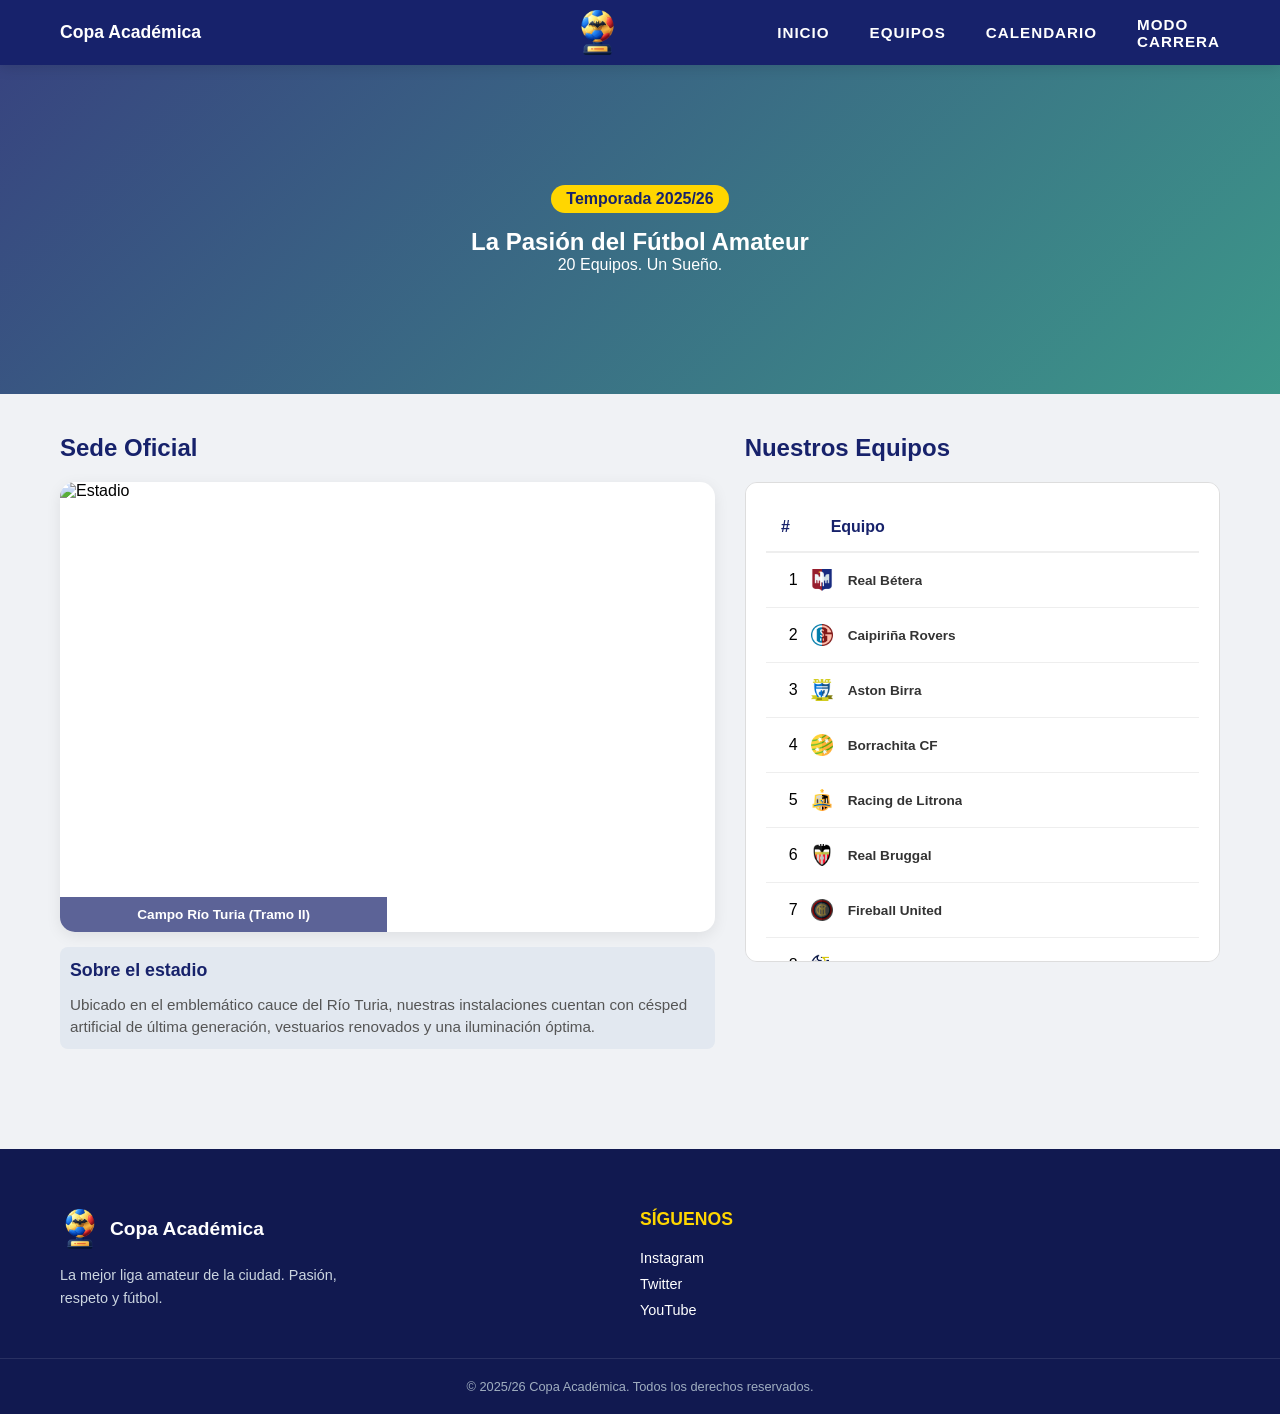
==== Copa-Academica/index.html @ 9c8d0ae8 "Add files via upload" ====
<!DOCTYPE html>
<html lang="es">
<head>
    <meta charset="UTF-8">
    <meta name="viewport" content="width=device-width, initial-scale=1.0">
    <title>Copa Académica | Fútbol Amateur</title>
    <link rel="stylesheet" href="CSS/styles.css">
    <style>
        .tabla-container {
            max-height: 480px; 
            overflow-y: auto;
            border: 1px solid #ddd;
            border-radius: 12px;
            background: white;
            position: relative;
        }

        /* Cabecera corregida: fondo blanco sólido y z-index */
        .tabla-header {
            position: sticky;
            top: 0;
            background-color: #ffffff !important;
            z-index: 10;
            border-bottom: 2px solid #eee;
            display: grid;
            grid-template-columns: 50px 1fr; /* Espacio generoso para el nombre */
            padding: 15px;
            font-weight: bold;
            color: #17226B;
        }

        .equipo {
            display: grid;
            grid-template-columns: 50px 1fr;
            padding: 12px 15px;
            align-items: center;
            border-bottom: 1px solid #f0f0f0;
            background: white;
        }

        .equipo-info {
            display: flex;
            align-items: center;
            gap: 15px;
            overflow: visible; /* Permite que el nombre se vea entero */
        }

        .img-escudo {
            width: 30px;
            height: 30px;
            object-fit: contain;
            flex-shrink: 0;
        }

        .nombre {
            font-weight: 600;
            color: #333;
            white-space: nowrap; /* Evita que el nombre salte de línea */
        }
    </style>
</head>
<body>

<header class="header">
    <div class="container header-flex">
        <div class="header-left"><span>Copa Académica</span></div>
        <div class="header-center">
            <div class="logo-container"><img src="Assets/trofeo-1.png" alt="Logo"></div>
        </div>
        <nav class="nav-container">
            <a href="index.html">Inicio</a>
            <a href="equipos.html">Equipos</a>
            <a href="calendario.html">Calendario</a>
            <a href="carrera.html">Modo Carrera</a>
        </nav>
    </div>
</header>

<section class="rectangulo">
    <div class="rectangulo-content">
        <span class="tag-temporada">Temporada 2025/26</span>
        <h1>La Pasión del Fútbol Amateur</h1>
        <p>20 Equipos. Un Sueño.</p>
    </div>
</section>

<main class="container main-layout">
    <section class="estadio-section">
        <h2 class="titulo-seccion">Sede Oficial</h2>
        <div class="estadio-card">
            <div class="estadio-col">
                <img src="https://www.fdmvalencia.es/wp-content/uploads/2013/04/Riu-Turia-Tram-II.jpg" alt="Estadio">
                <div class="img-text">Campo Río Turia (Tramo II)</div>
            </div>
            <div class="estadio-col">
                <div class="map-wrapper">
                    <iframe src="https://www.google.com/maps/embed?pb=!1m16!1m12!1m3!1d2047.106224497153!2d-0.3960605777570643!3d39.4765157614528!2m3!1f0!2f0!3f0!3m2!1i1024!2i768!4f13.1!2m1!1scampo%20de%20futbol%207%20valencia%20rio%20turia!5e1!3m2!1ses!2ses!4v1768562646197!5m2!1ses!2ses"></iframe>             
                </div>
            </div>
        </div>
        <div class="estadio-desc-footer">
            <h3 style="color: #17226B; margin-bottom: 10px;">Sobre el estadio</h3>
            <p>Ubicado en el emblemático cauce del Río Turia, nuestras instalaciones cuentan con césped artificial de última generación, vestuarios renovados y una iluminación óptima.</p>
        </div>
    </section>

    <aside class="clasificacion-section">
        <h2 class="titulo-seccion">Nuestros Equipos</h2>
        <div class="tabla-container">
            <div class="tabla-header">
                <span>#</span><span>Equipo</span>
            </div>
            <ul class="lista-equipos" id="lista-equipos-index">
                </ul>
        </div>
    </aside>
</main>

<footer class="footer">
    <div class="container footer-content">
        <div class="footer-section">
            <div class="logo-container" style="display:flex; align-items:center; gap:10px; margin-bottom:15px;">
                <img src="Assets/trofeo-1.png" alt="Logo">
                <span style="font-weight:bold; font-size:1.2rem;">Copa Académica</span>
            </div>
            <p>La mejor liga amateur de la ciudad. Pasión, respeto y fútbol.</p>
        </div>
        <div class="footer-section">
            <h4>Síguenos</h4>
            <div class="social-links">
                <a href="#" class="social-icon">Instagram</a>
                <a href="#" class="social-icon">Twitter</a>
                <a href="#" class="social-icon">YouTube</a>
            </div>
        </div>
    </div>
    <div class="footer-bottom">
        <p>© 2025/26 Copa Académica. Todos los derechos reservados.</p>
    </div>
</footer>

<script>
    const nombresEquipos = ["Real Bétera", "Caipiriña Rovers", "Aston Birra", "Borrachita CF", "Racing de Litrona", "Real Bruggal", "Fireball United", "RedBull Wiskeynsin", "At. Jurdis", "Steua Benimaclet", "Internazionale Erasmus", "Rayo Resacano", "Manchester Piti", "Vodka Juniors", "Bayern de los Caídos", "Atlético de Copas", "Recreativo de Juerga", "Nàstic de Botellón", "Sporting de Gintonic", "Unión Deportiva Resaca"];
    
    const lista = document.getElementById('lista-equipos-index');
    nombresEquipos.forEach((nombre, i) => {
        lista.innerHTML += `
            <li class="equipo">
                <span class="pos">${i + 1}</span>
                <div class="equipo-info">
                    <img src="Assets/equipo-${i + 1}.png" class="img-escudo" onerror="this.src='https://cdn-icons-png.flaticon.com/512/5323/5323982.png'">
                    <span class="nombre">${nombre}</span>
                </div>
            </li>`;
    });
</script>
</body>
</html>
---- Copa-Academica/CSS/styles.css ----
/* CONFIGURACIÓN BASE */
* {
    margin: 0;
    padding: 0;
    box-sizing: border-box;
    font-family: 'Segoe UI', sans-serif;
}

body {
    background-color: #f0f2f5;
}

.container {
    max-width: 1200px;
    margin: 0 auto;
    padding: 0 20px;
}

/* HEADER FIJO */
/* HEADER REDISEÑADO */
.header {
    background-color: #17226B;
    padding: 10px 0;
    color: white;
    position: sticky;
    top: 0;
    z-index: 1000;
    box-shadow: 0 4px 12px rgba(0,0,0,0.1);
}

.header-flex {
    display: flex;
    justify-content: space-between;
    align-items: center;
}

/* Las tres partes ocupan el mismo espacio */
.header-left, 
.header-center, 
.nav-container {
    flex: 1; 
}

/* Alineación específica para cada bloque */
.header-left {
    display: flex;
    justify-content: flex-start;
    font-weight: bold;
    font-size: 1.1rem;
}

.header-center {
    display: flex;
    justify-content: center;
}

.nav-container {
    display: flex;
    justify-content: flex-end;
    gap: 20px;
}

/* Estilo del logo */
.logo-container img {
    width: 45px;
    height: auto;
    display: block;
}

.nav-container {
    display: flex;
    justify-content: flex-end;
    gap: 40px;
    align-items: center;
}

.nav-container a {
    color: white;
    text-decoration: none;
    font-size: 0.95rem;
    font-weight: 600;
    text-transform: uppercase;
    letter-spacing: 1px;
    transition: all 0.3s ease;
    position: relative;
}

/* Efecto visual al pasar el ratón*/
.nav-container a::after {
    content: '';
    position: absolute;
    width: 0;
    height: 2px;
    bottom: -5px;
    left: 0;
    background-color: #FFD600;
    transition: width 0.3s;
}

.nav-container a:hover::after {
    width: 100%;
}

.nav-container a:hover {
    color: #FFD600;
}

/* IMPORTANTE: Quitar el filtro del footer también */
.footer .logo-container img {
    filter: none;
    width: 40px;
}

/* RECTÁNGULO CON TU FOTO LOCAL BAJO EL DEGRADADO */
.rectangulo {
    position: relative;
    background-image: 
        linear-gradient(135deg, rgba(23, 34, 107, 0.85), rgba(31, 166, 122, 0.85)),
        url('../san-siro.jpg');
    
    background-size: cover;
    background-position: center;
    background-attachment: fixed;
    
    color: white;
    text-align: center;
    padding: 120px 20px;
    margin-bottom: 40px;
}

.tag-temporada {
    display: inline-block;
    background: #FFD600;
    color: #17226B;
    padding: 5px 15px;
    border-radius: 20px;
    font-weight: bold;
    margin-bottom: 15px;
}

/* SECCIÓN PRÓXIMA JORNADA */
.proxima-jornada {
    margin-bottom: 40px;
}

.jornada-header {
    display: flex;
    align-items: center;
    gap: 10px;
    margin-bottom: 20px;
}

.jornada-header h2 {
    color: #17226B;
    font-size: 1.4rem;
}

.vivo-icon {
    color: #ef4444;
    animation: palpitar 1.5s infinite;
}

@keyframes palpitar {
    0% { opacity: 1; }
    50% { opacity: 0.4; }
    100% { opacity: 1; }
}

.partidos-grid {
    display: grid;
    grid-template-columns: repeat(auto-fit, minmax(300px, 1fr));
    gap: 20px;
}

.partido-card {
    background: white;
    padding: 20px;
    border-radius: 12px;
    box-shadow: 0 4px 10px rgba(0,0,0,0.05);
    border-bottom: 4px solid #FFD600;
}

.partido-info {
    display: flex;
    justify-content: space-between;
    font-size: 0.8rem;
    color: #718096;
    margin-bottom: 15px;
    font-weight: bold;
    text-transform: uppercase;
}

.enfrentamiento {
    display: flex;
    align-items: center;
    justify-content: space-between;
}

.equipo-partido {
    display: flex;
    flex-direction: column;
    align-items: center;
    gap: 8px;
    flex: 1;
}

.equipo-partido img {
    width: 40px;
    height: 40px;
    object-fit: contain;
}

.equipo-partido span {
    font-size: 0.9rem;
    font-weight: 600;
    text-align: center;
    color: #2d3748;
}

.vs {
    font-weight: 900;
    color: #cbd5e0;
    font-style: italic;
    padding: 0 10px;
}

/* Ajuste al pasar el ratón */
.partido-card:hover {
    transform: translateY(-5px);
    transition: 0.3s;
}

/* LAYOUT PRINCIPAL */
.main-layout {
    display: flex;
    gap: 30px;
    align-items: flex-start;
    padding-bottom: 50px;
}

.estadio-section { flex: 2; }
.clasificacion-section { flex: 1; }

.titulo-seccion {
    color: #17226B;
    margin-bottom: 20px;
}

/* TARJETAS */
/* CONTENEDOR PRINCIPAL DEL ESTADIO */
.estadio-card {
    background: white;
    border-radius: 15px;
    overflow: hidden;
    box-shadow: 0 4px 15px rgba(0,0,0,0.08);
    display: flex;
    align-items: stretch;
    min-height: 450px;
    margin-bottom: 15px;
}

/* COLUMNAS (Imagen y Mapa) */
.estadio-col {
    flex: 1;
    position: relative;
    display: flex;
}

.estadio-col img {
    width: 100%;
    height: 100%;
    object-fit: cover;
    display: block;
}

.map-wrapper {
    width: 100%;
    height: 100%;
}

.map-wrapper iframe {
    width: 100%;
    height: 100%;
    border: 0;
    display: block;
}

/* TEXTO SOBRE LA IMAGEN */
.img-text {
    position: absolute;
    bottom: 0;
    width: 100%;
    background: rgba(23, 34, 107, 0.7);
    color: white;
    padding: 10px;
    text-align: center;
    font-size: 0.85rem;
    font-weight: bold;
}

/* DESCRIPCIÓN FUERA DE LA CARD */
.estadio-desc-footer {
    font-size: 0.95rem;
    color: #555;
    line-height: 1.5;
    padding: 10px;
    background: #e2e8f0;
    border-radius: 8px;
    margin-top: 10px;
}

/* RESPONSIVO: En móviles se ponen uno encima de otro */
@media (max-width: 850px) {
    .estadio-card {
        flex-direction: column;
        min-height: auto;
    }
    .estadio-col {
        height: 250px;
    }
}

/* TABLA Y LÍDER */
.tabla-container { padding: 20px; }
.tabla-header, .equipo {
    display: grid;
    grid-template-columns: 30px 1fr 40px 40px;
    padding: 12px 0;
    border-bottom: 1px solid #eee;
    align-items: center;
}

.lista-equipos { list-style: none; }
.equipo-info { display: flex; align-items: center; gap: 10px; }
.equipo-info img { width: 22px; }
.pts { font-weight: bold; color: #17226B; text-align: center; }

/* RESALTADO DEL LÍDER */
.equipo.lider {
    background: linear-gradient(90deg, #fff9c4, transparent);
    border-left: 5px solid #FFD600;
    border-radius: 5px;
    transform: scale(1.02);
    box-shadow: 0 4px 10px rgba(0,0,0,0.1);
}
.equipo.lider .pos { color: #d4af37; font-weight: 800; }

/* FOOTER */
/* FOOTER */
.footer {
    background-color: #111950;
    color: white;
    padding: 60px 0 20px 0;
    margin-top: 50px;
}

.footer-content {
    display: grid;
    grid-template-columns: 2fr 1fr 1fr;
    gap: 40px;
    margin-bottom: 40px;
}

.footer-section h4 {
    color: #FFD600;
    margin-bottom: 20px;
    font-size: 1.1rem;
    text-transform: uppercase;
}

.footer-section p {
    font-size: 0.9rem;
    line-height: 1.6;
    color: #cbd5e0;
    max-width: 300px;
}

.footer-section ul {
    list-style: none;
}

.footer-section ul li {
    margin-bottom: 10px;
}

.footer-section ul li a {
    color: white;
    text-decoration: none;
    font-size: 0.9rem;
    transition: color 0.3s;
}

.footer-section ul li a:hover {
    color: #FFD600;
}

.social-links {
    display: flex;
    flex-direction: column;
    gap: 10px;
}

.social-icon {
    color: white;
    text-decoration: none;
    font-size: 0.9rem;
}

.social-icon:hover {
    color: #FFD600;
}

.footer-bottom {
    border-top: 1px solid rgba(255, 255, 255, 0.1);
    padding-top: 20px;
    text-align: center;
    font-size: 0.8rem;
    color: #a0aec0;
}

/* Ajuste para móviles */
@media (max-width: 850px) {
    .footer-content {
        grid-template-columns: 1fr;
        text-align: center;
    }
    .footer-section p {
        margin: 0 auto;
    }
    .social-links {
        align-items: center;
    }
}

/* RESPONSIVO */
@media (max-width: 850px) {
    .main-layout { flex-direction: column; }
    .header-flex { flex-direction: column; gap: 10px; }
}

/* ============================================================
   NUEVOS ESTILOS PARA EQUIPOS.HTML (GRUPOS A Y B)
   ============================================================ */

/* Encabezado de la sección (Título y Botón) */
.seccion-encabezado-flex {
    display: flex;
    justify-content: space-between;
    align-items: center;
    margin-bottom: 30px;
    background: white;
    padding: 20px;
    border-radius: 12px;
    box-shadow: 0 4px 12px rgba(0,0,0,0.05);
}

/* BOTÓN SIMULAR (Corregido y añadido) */
.btn-simular {
    background-color: #17226B !important;
    color: white !important;
    border: 2px solid #FFD600 !important;
    padding: 10px 20px !important;
    border-radius: 8px !important;
    font-weight: bold !important;
    cursor: pointer !important;
    transition: 0.3s !important;
    display: flex !important;
    align-items: center !important;
    gap: 8px !important;
}

.btn-simular:hover {
    background-color: #FFD600 !important;
    color: #17226B !important;
    transform: translateY(-2px);
}

/* Contenedor de los dos grupos */
.grupos-grid {
    display: grid;
    grid-template-columns: repeat(auto-fit, minmax(450px, 1fr));
    gap: 30px;
    margin-top: 20px;
    margin-bottom: 50px;
}

/* Título de cada grupo */
.titulo-grupo {
    background: #17226B;
    color: white;
    text-align: center;
    padding: 12px;
    margin: 0;
    border-radius: 10px 10px 0 0;
    font-size: 1.1rem;
    text-transform: uppercase;
    letter-spacing: 1px;
}

/* Estructura de la tabla (7 columnas: #, Equipo, PJ, G, E, P, Pts) */
.tabla-header-full, 
.lista-equipos .equipo {
    display: grid;
    grid-template-columns: 35px 1fr 35px 35px 35px 35px 45px !important;
    padding: 12px 10px;
    align-items: center;
    border-bottom: 1px solid #eee;
    text-align: center;
    background-color: white;
}

.tabla-header-full {
    font-weight: bold;
    color: #718096;
    background: #f8fafc;
    font-size: 0.75rem;
    text-transform: uppercase;
}

/* Ajustes de la info del equipo */
.equipo-info {
    display: flex;
    align-items: center;
    gap: 8px;
    justify-content: flex-start;
    overflow: hidden;
}

.img-escudo {
    width: 22px;
    height: 22px;
    object-fit: contain;
    flex-shrink: 0;
}

.nombre {
    font-size: 0.85rem;
    font-weight: 600;
    white-space: nowrap;
    overflow: hidden;
    text-overflow: ellipsis;
    text-align: left;
}

/* Puntos destacados */
.pts {
    font-weight: 900;
    color: #17226B;
}

/* Colores de las zonas de clasificación */
.equipo.lider { border-left: 5px solid #FFD600 !important; background-color: #fffde7; }
.equipo.champions { border-left: 5px solid #3b82f6 !important; }
.equipo.ascenso { border-left: 5px solid #1fa67a !important; }
.equipo.descenso { border-left: 5px solid #ef4444 !important; }

/* Leyenda inferior */
.leyenda-container {
    display: flex;
    gap: 20px;
    margin-top: 30px;
    flex-wrap: wrap;
    background: white;
    padding: 20px;
    border-radius: 10px;
    box-shadow: 0 2px 8px rgba(0,0,0,0.05);
}

.leyenda-item { display: flex; align-items: center; gap: 8px; font-size: 0.85rem; font-weight: 500; }
.box { width: 14px; height: 14px; border-radius: 3px; }
.box.lider { background: #FFD600; }
.box.champions { background: #3b82f6; }
.box.ascenso { background: #1fa67a; }
.box.descenso { background: #ef4444; }

/* Responsivo para móviles */
@media (max-width: 550px) {
    .seccion-encabezado-flex {
        flex-direction: column;
        text-align: center;
        gap: 15px;
    }
    .grupos-grid {
        grid-template-columns: 1fr;
    }
    .tabla-header-full, .lista-equipos .equipo {
        font-size: 0.7rem;
        padding: 10px 5px;
        grid-template-columns: 25px 1fr 25px 25px 25px 25px 35px !important;
    }
}

/*----------------------------------------------------CALENDARIO.html------------------------------------*/
.calendario-mensual { background: white; border-radius: 8px; overflow: hidden; box-shadow: 0 4px 6px rgba(0,0,0,0.1); }
.dias-semana { display: grid; grid-template-columns: repeat(7, 1fr); background: #333; color: white; text-align: center; padding: 10px 0; font-weight: bold; }
.grid-dias { display: grid; grid-template-columns: repeat(7, 1fr); border: 1px solid #ddd; }
.dia-celda { min-height: 100px; border: 1px solid #eee; padding: 5px; position: relative; }
.dia-numero { font-weight: bold; color: #777; margin-bottom: 5px; display: block; }
.partido-evento { background: #e3f2fd; border-left: 4px solid #2196f3; font-size: 0.7rem; padding: 2px 4px; margin-bottom: 2px; border-radius: 2px; color: #0d47a1; }
.fuera-mes { background: #f9f9f9; color: #ccc; }

/*-----------------------------------------------------Carrera.html---------------------------------------*/
/* Feed de noticias */
.feed-noticias {
    background: #17226B;
    color: white;
    padding: 15px;
    border-radius: 10px;
    margin-top: 20px;
    max-height: 200px;
    overflow-y: auto;
}

.noticia-item {
    border-left: 3px solid #FFD600;
    padding-left: 10px;
    margin-bottom: 8px;
    font-size: 0.85rem;
}

/* Animación de carga */
.loading {
    opacity: 0.5;
    pointer-events: none;
}
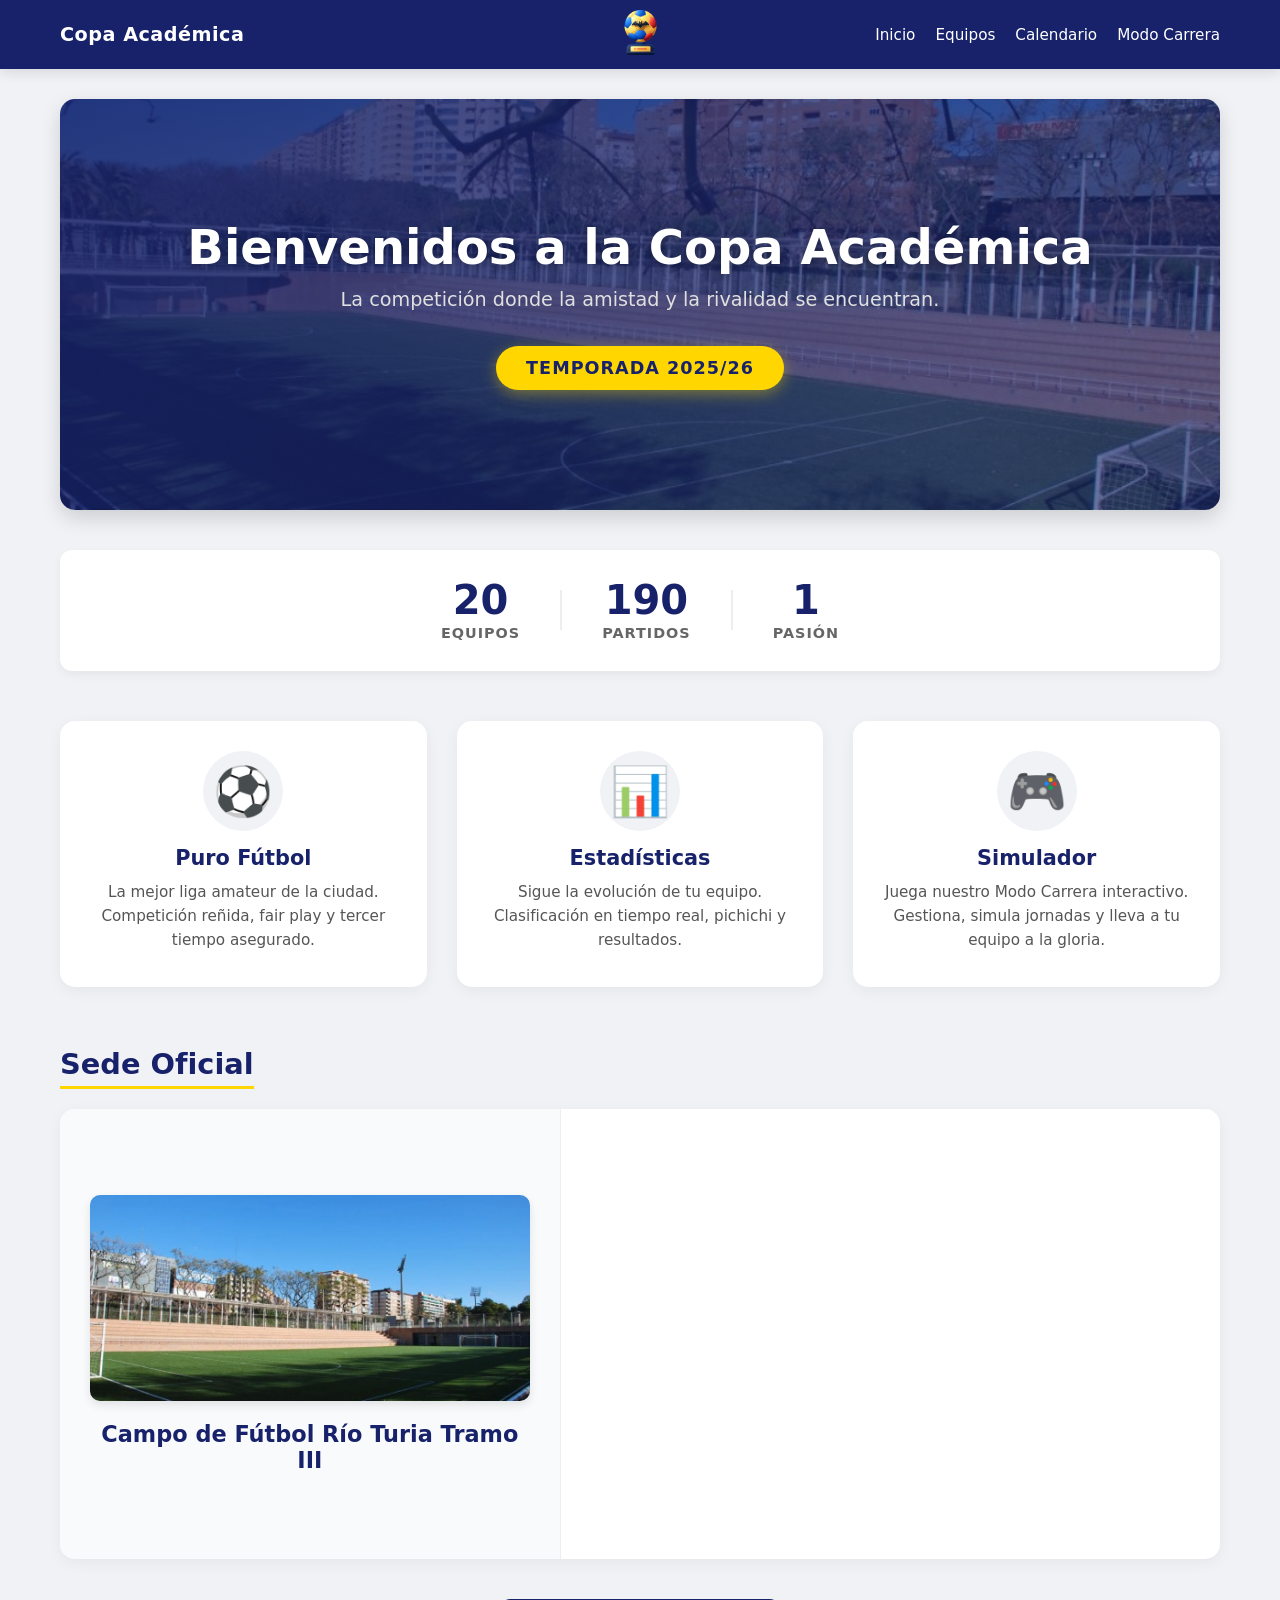
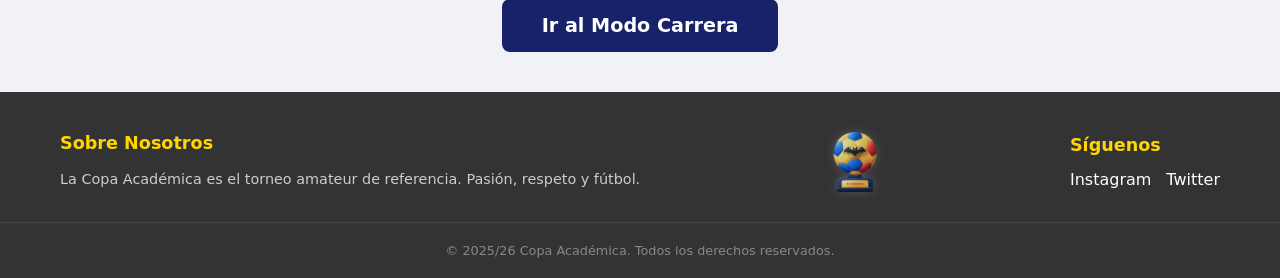
==== commit 11e62956: "Todos los errores SOLUCIONADOS" ====
--- a/Copa-Academica/index.html
+++ b/Copa-Academica/index.html
@@ -5,154 +5,102 @@
     <meta name="viewport" content="width=device-width, initial-scale=1.0">
     <title>Copa Académica | Fútbol Amateur</title>
     <link rel="stylesheet" href="CSS/styles.css">
-    <style>
-        .tabla-container {
-            max-height: 480px; 
-            overflow-y: auto;
-            border: 1px solid #ddd;
-            border-radius: 12px;
-            background: white;
-            position: relative;
-        }
-
-        /* Cabecera corregida: fondo blanco sólido y z-index */
-        .tabla-header {
-            position: sticky;
-            top: 0;
-            background-color: #ffffff !important;
-            z-index: 10;
-            border-bottom: 2px solid #eee;
-            display: grid;
-            grid-template-columns: 50px 1fr; /* Espacio generoso para el nombre */
-            padding: 15px;
-            font-weight: bold;
-            color: #17226B;
-        }
-
-        .equipo {
-            display: grid;
-            grid-template-columns: 50px 1fr;
-            padding: 12px 15px;
-            align-items: center;
-            border-bottom: 1px solid #f0f0f0;
-            background: white;
-        }
-
-        .equipo-info {
-            display: flex;
-            align-items: center;
-            gap: 15px;
-            overflow: visible; /* Permite que el nombre se vea entero */
-        }
-
-        .img-escudo {
-            width: 30px;
-            height: 30px;
-            object-fit: contain;
-            flex-shrink: 0;
-        }
-
-        .nombre {
-            font-weight: 600;
-            color: #333;
-            white-space: nowrap; /* Evita que el nombre salte de línea */
-        }
-    </style>
 </head>
 <body>
+    <header class="header">
+        <div class="container header-flex">
+            <div class="header-left"><span>Copa Académica</span></div>
+            <div class="header-center"><div class="logo-container"><img src="Assets/trofeo-1.png" alt="Logo"></div></div>
+            <nav class="nav-container">
+                <a href="index.html">Inicio</a>
+                <a href="equipos.html">Equipos</a>
+                <a href="calendario.html">Calendario</a>
+                <a href="carrera.html">Modo Carrera</a>
+            </nav>
+        </div>
+    </header>
 
-<header class="header">
-    <div class="container header-flex">
-        <div class="header-left"><span>Copa Académica</span></div>
-        <div class="header-center">
-            <div class="logo-container"><img src="Assets/trofeo-1.png" alt="Logo"></div>
+    <main class="container">
+        <section class="hero-banner">
+            <h1>Bienvenidos a la Copa Académica</h1>
+            <p>La competición donde la amistad y la rivalidad se encuentran.</p>
+            <div class="season-badge">Temporada 2025/26</div>
+        </section>
+
+        <div class="stats-container">
+            <div class="stat-item">
+                <span class="stat-number">20</span>
+                <span class="stat-label">Equipos</span>
+            </div>
+            <div class="stat-separator"></div>
+            <div class="stat-item">
+                <span class="stat-number">190</span>
+                <span class="stat-label">Partidos</span>
+            </div>
+            <div class="stat-separator"></div>
+            <div class="stat-item">
+                <span class="stat-number">1</span>
+                <span class="stat-label">Pasión</span>
+            </div>
         </div>
-        <nav class="nav-container">
-            <a href="index.html">Inicio</a>
-            <a href="equipos.html">Equipos</a>
-            <a href="calendario.html">Calendario</a>
-            <a href="carrera.html">Modo Carrera</a>
-        </nav>
-    </div>
-</header>
 
-<section class="rectangulo">
-    <div class="rectangulo-content">
-        <span class="tag-temporada">Temporada 2025/26</span>
-        <h1>La Pasión del Fútbol Amateur</h1>
-        <p>20 Equipos. Un Sueño.</p>
-    </div>
-</section>
+        <section class="features-section">
+            <div class="feature-card">
+                <div class="feature-icon">⚽</div>
+                <h3>Puro Fútbol</h3>
+                <p>La mejor liga amateur de la ciudad. Competición reñida, fair play y tercer tiempo asegurado.</p>
+            </div>
+            <div class="feature-card">
+                <div class="feature-icon">📊</div>
+                <h3>Estadísticas</h3>
+                <p>Sigue la evolución de tu equipo. Clasificación en tiempo real, pichichi y resultados.</p>
+            </div>
+            <div class="feature-card">
+                <div class="feature-icon">🎮</div>
+                <h3>Simulador</h3>
+                <p>Juega nuestro Modo Carrera interactivo. Gestiona, simula jornadas y lleva a tu equipo a la gloria.</p>
+            </div>
+        </section>
 
-<main class="container main-layout">
-    <section class="estadio-section">
         <h2 class="titulo-seccion">Sede Oficial</h2>
-        <div class="estadio-card">
-            <div class="estadio-col">
-                <img src="https://www.fdmvalencia.es/wp-content/uploads/2013/04/Riu-Turia-Tram-II.jpg" alt="Estadio">
-                <div class="img-text">Campo Río Turia (Tramo II)</div>
+        <div class="location-container">
+            <div class="location-info">
+                <img src="Assets/campo1.jpg" alt="Campo Río Turia">
+                <p class="location-text">Campo de Fútbol Río Turia Tramo III</p>
             </div>
-            <div class="estadio-col">
-                <div class="map-wrapper">
-                    <iframe src="https://www.google.com/maps/embed?pb=!1m16!1m12!1m3!1d2047.106224497153!2d-0.3960605777570643!3d39.4765157614528!2m3!1f0!2f0!3f0!3m2!1i1024!2i768!4f13.1!2m1!1scampo%20de%20futbol%207%20valencia%20rio%20turia!5e1!3m2!1ses!2ses!4v1768562646197!5m2!1ses!2ses"></iframe>             
+            
+            <div class="location-map">
+                <iframe src="https://www.google.com/maps/embed?pb=!1m18!1m12!1m3!1d4094.252791112948!2d-0.40242038266169566!3d39.47583031686488!2m3!1f0!2f0!3f0!3m2!1i1024!2i768!4f13.1!3m3!1m2!1s0xd604f67c3d02cef%3A0xe80473fc0527e3d7!2sEstadio%20del%20Turia%20-%20Tramo%20III!5e1!3m2!1ses!2ses!4v1769085866926!5m2!1ses!2ses" allowfullscreen="" loading="lazy"></iframe>
+            </div>
+        </div>
+
+        <div style="text-align: center; margin: 40px 0;">
+             <a href="carrera.html" class="btn-primary" style="padding: 15px 40px; font-size: 1.2rem;">Ir al Modo Carrera</a>
+        </div>
+    </main>
+
+    <footer>
+        <div class="container footer-content">
+            <div class="footer-section">
+                <h4>Sobre Nosotros</h4>
+                <p>La Copa Académica es el torneo amateur de referencia. Pasión, respeto y fútbol.</p>
+            </div>
+            
+            <div class="footer-logo">
+                <img src="Assets/trofeo-1.png" alt="Logo Copa Académica">
+            </div>
+
+            <div class="footer-section">
+                <h4>Síguenos</h4>
+                <div class="social-links">
+                    <a href="#" class="social-icon">Instagram</a>
+                    <a href="#" class="social-icon">Twitter</a>
                 </div>
             </div>
         </div>
-        <div class="estadio-desc-footer">
-            <h3 style="color: #17226B; margin-bottom: 10px;">Sobre el estadio</h3>
-            <p>Ubicado en el emblemático cauce del Río Turia, nuestras instalaciones cuentan con césped artificial de última generación, vestuarios renovados y una iluminación óptima.</p>
+        <div class="footer-bottom">
+            <p>© 2025/26 Copa Académica. Todos los derechos reservados.</p>
         </div>
-    </section>
-
-    <aside class="clasificacion-section">
-        <h2 class="titulo-seccion">Nuestros Equipos</h2>
-        <div class="tabla-container">
-            <div class="tabla-header">
-                <span>#</span><span>Equipo</span>
-            </div>
-            <ul class="lista-equipos" id="lista-equipos-index">
-                </ul>
-        </div>
-    </aside>
-</main>
-
-<footer class="footer">
-    <div class="container footer-content">
-        <div class="footer-section">
-            <div class="logo-container" style="display:flex; align-items:center; gap:10px; margin-bottom:15px;">
-                <img src="Assets/trofeo-1.png" alt="Logo">
-                <span style="font-weight:bold; font-size:1.2rem;">Copa Académica</span>
-            </div>
-            <p>La mejor liga amateur de la ciudad. Pasión, respeto y fútbol.</p>
-        </div>
-        <div class="footer-section">
-            <h4>Síguenos</h4>
-            <div class="social-links">
-                <a href="#" class="social-icon">Instagram</a>
-                <a href="#" class="social-icon">Twitter</a>
-                <a href="#" class="social-icon">YouTube</a>
-            </div>
-        </div>
-    </div>
-    <div class="footer-bottom">
-        <p>© 2025/26 Copa Académica. Todos los derechos reservados.</p>
-    </div>
-</footer>
-
-<script>
-    const nombresEquipos = ["Real Bétera", "Caipiriña Rovers", "Aston Birra", "Borrachita CF", "Racing de Litrona", "Real Bruggal", "Fireball United", "RedBull Wiskeynsin", "At. Jurdis", "Steua Benimaclet", "Internazionale Erasmus", "Rayo Resacano", "Manchester Piti", "Vodka Juniors", "Bayern de los Caídos", "Atlético de Copas", "Recreativo de Juerga", "Nàstic de Botellón", "Sporting de Gintonic", "Unión Deportiva Resaca"];
-    
-    const lista = document.getElementById('lista-equipos-index');
-    nombresEquipos.forEach((nombre, i) => {
-        lista.innerHTML += `
-            <li class="equipo">
-                <span class="pos">${i + 1}</span>
-                <div class="equipo-info">
-                    <img src="Assets/equipo-${i + 1}.png" class="img-escudo" onerror="this.src='https://cdn-icons-png.flaticon.com/512/5323/5323982.png'">
-                    <span class="nombre">${nombre}</span>
-                </div>
-            </li>`;
-    });
-</script>
+    </footer>
 </body>
 </html>
--- a/Copa-Academica/CSS/styles.css
+++ b/Copa-Academica/CSS/styles.css
@@ -1,23 +1,72 @@
-/* CONFIGURACIÓN BASE */
+/* ==========================================================================
+   1. CONFIGURACIÓN BASE Y RESET
+   ========================================================================== */
 * {
     margin: 0;
     padding: 0;
     box-sizing: border-box;
-    font-family: 'Segoe UI', sans-serif;
+    font-family: 'Segoe UI', system-ui, sans-serif;
 }
 
 body {
     background-color: #f0f2f5;
+    color: #333;
+    min-height: 100vh;
+    display: flex;
+    flex-direction: column;
 }
 
 .container {
     max-width: 1200px;
     margin: 0 auto;
     padding: 0 20px;
-}
-
-/* HEADER FIJO */
-/* HEADER REDISEÑADO */
+    width: 100%;
+}
+
+/* Títulos Generales */
+.titulo-seccion {
+    color: #17226B;
+    border-bottom: 3px solid #FFD600;
+    display: inline-block;
+    padding-bottom: 5px;
+    margin-bottom: 20px;
+    font-size: 1.8rem;
+}
+
+/* Botones Generales */
+.btn-simular, .btn-primary, .btn-secondary {
+    padding: 10px 20px;
+    border-radius: 8px;
+    border: none;
+    cursor: pointer;
+    font-weight: bold;
+    transition: 0.3s;
+    text-decoration: none;
+    display: inline-block;
+    text-align: center;
+}
+
+.btn-simular, .btn-primary {
+    background-color: #17226B;
+    color: white;
+}
+.btn-simular:hover, .btn-primary:hover {
+    background-color: #2a3b9e;
+}
+
+.btn-secondary {
+    background-color: transparent;
+    border: 2px solid #17226B;
+    color: #17226B;
+}
+.btn-secondary:hover {
+    background-color: #17226B;
+    color: white;
+}
+
+/* ==========================================================================
+   2. HEADER
+   ========================================================================== */
 .header {
     background-color: #17226B;
     padding: 10px 0;
@@ -28,598 +77,380 @@
     box-shadow: 0 4px 12px rgba(0,0,0,0.1);
 }
 
-.header-flex {
-    display: flex;
-    justify-content: space-between;
+.header-flex { display: flex; justify-content: space-between; align-items: center; }
+.header-left, .header-center, .nav-container { flex: 1; }
+.header-left { font-weight: bold; font-size: 1.2rem; letter-spacing: 0.5px; }
+.header-center { display: flex; justify-content: center; }
+.logo-container img { height: 45px; width: auto; transition: transform 0.3s; }
+.logo-container img:hover { transform: scale(1.1); }
+.nav-container { display: flex; justify-content: flex-end; gap: 20px; }
+.nav-container a { color: white; text-decoration: none; font-weight: 500; font-size: 0.95rem; position: relative; padding: 5px 0; }
+.nav-container a::after { content: ''; position: absolute; width: 0; height: 2px; bottom: 0; left: 0; background-color: #FFD600; transition: width 0.3s; }
+.nav-container a:hover::after { width: 100%; }
+
+/* ==========================================================================
+   3. INDEX.HTML (NUEVO: HERO BANNER + UBICACIÓN)
+   ========================================================================== */
+
+/* NUEVO: Banner con degradado e imagen de fondo */
+.hero-banner {
+    background: linear-gradient(135deg, rgba(23, 34, 107, 0.85), rgba(23, 34, 107, 0.6)), url('../Assets/campo2.jpg');
+    
+    background-size: cover;      /* Hace que la foto cubra todo el banner sin deformarse */
+    background-position: center; /* Centra la foto para que se vea lo importante */
+    background-repeat: no-repeat; /* Evita que se repita como un mosaico */
+    
+    /* El resto de estilos para darle tamaño y forma */
+    border-radius: 15px;
+    padding: 120px 20px; 
+    margin-top: 30px;
+    margin-bottom: 40px;
+    text-align: center;
+    color: white;
+    box-shadow: 0 8px 20px rgba(0,0,0,0.15);
+    display: flex;
+    flex-direction: column;
+    justify-content: center;
     align-items: center;
-}
-
-/* Las tres partes ocupan el mismo espacio */
-.header-left, 
-.header-center, 
-.nav-container {
-    flex: 1; 
-}
-
-/* Alineación específica para cada bloque */
-.header-left {
-    display: flex;
-    justify-content: flex-start;
+    position: relative; /* Necesario para que todo se quede en su sitio */
+}
+
+/* AÑADIR ESTA NUEVA CLASE (El botón amarillo) */
+.season-badge {
+    background-color: #FFD600; /* Amarillo del proyecto */
+    color: #17226B;            /* Azul del proyecto para el texto */
+    padding: 12px 30px;
+    border-radius: 50px;       /* Bordes redondeados tipo pastilla */
     font-weight: bold;
     font-size: 1.1rem;
-}
-
-.header-center {
-    display: flex;
-    justify-content: center;
-}
-
-.nav-container {
-    display: flex;
-    justify-content: flex-end;
-    gap: 20px;
-}
-
-/* Estilo del logo */
-.logo-container img {
-    width: 45px;
-    height: auto;
-    display: block;
-}
-
-.nav-container {
-    display: flex;
-    justify-content: flex-end;
-    gap: 40px;
-    align-items: center;
-}
-
-.nav-container a {
-    color: white;
-    text-decoration: none;
-    font-size: 0.95rem;
-    font-weight: 600;
+    margin-top: 30px;          /* Separación del texto de arriba */
     text-transform: uppercase;
     letter-spacing: 1px;
-    transition: all 0.3s ease;
-    position: relative;
-}
-
-/* Efecto visual al pasar el ratón*/
-.nav-container a::after {
-    content: '';
-    position: absolute;
-    width: 0;
-    height: 2px;
-    bottom: -5px;
-    left: 0;
-    background-color: #FFD600;
-    transition: width 0.3s;
-}
-
-.nav-container a:hover::after {
-    width: 100%;
-}
-
-.nav-container a:hover {
-    color: #FFD600;
-}
-
-/* IMPORTANTE: Quitar el filtro del footer también */
-.footer .logo-container img {
-    filter: none;
-    width: 40px;
-}
-
-/* RECTÁNGULO CON TU FOTO LOCAL BAJO EL DEGRADADO */
-.rectangulo {
-    position: relative;
-    background-image: 
-        linear-gradient(135deg, rgba(23, 34, 107, 0.85), rgba(31, 166, 122, 0.85)),
-        url('../san-siro.jpg');
-    
-    background-size: cover;
-    background-position: center;
-    background-attachment: fixed;
-    
-    color: white;
-    text-align: center;
-    padding: 120px 20px;
-    margin-bottom: 40px;
-}
-
-.tag-temporada {
+    box-shadow: 0 4px 15px rgba(255, 214, 0, 0.4); /* Sombra amarilla brillante */
     display: inline-block;
-    background: #FFD600;
-    color: #17226B;
-    padding: 5px 15px;
-    border-radius: 20px;
-    font-weight: bold;
-    margin-bottom: 15px;
-}
-
-/* SECCIÓN PRÓXIMA JORNADA */
-.proxima-jornada {
-    margin-bottom: 40px;
-}
-
-.jornada-header {
-    display: flex;
-    align-items: center;
-    gap: 10px;
-    margin-bottom: 20px;
-}
-
-.jornada-header h2 {
-    color: #17226B;
-    font-size: 1.4rem;
-}
-
-.vivo-icon {
-    color: #ef4444;
-    animation: palpitar 1.5s infinite;
-}
-
-@keyframes palpitar {
-    0% { opacity: 1; }
-    50% { opacity: 0.4; }
-    100% { opacity: 1; }
-}
-
-.partidos-grid {
-    display: grid;
-    grid-template-columns: repeat(auto-fit, minmax(300px, 1fr));
-    gap: 20px;
-}
-
-.partido-card {
-    background: white;
-    padding: 20px;
-    border-radius: 12px;
-    box-shadow: 0 4px 10px rgba(0,0,0,0.05);
-    border-bottom: 4px solid #FFD600;
-}
-
-.partido-info {
-    display: flex;
-    justify-content: space-between;
-    font-size: 0.8rem;
-    color: #718096;
-    margin-bottom: 15px;
-    font-weight: bold;
-    text-transform: uppercase;
-}
-
-.enfrentamiento {
-    display: flex;
-    align-items: center;
-    justify-content: space-between;
-}
-
-.equipo-partido {
-    display: flex;
-    flex-direction: column;
-    align-items: center;
-    gap: 8px;
-    flex: 1;
-}
-
-.equipo-partido img {
-    width: 40px;
-    height: 40px;
-    object-fit: contain;
-}
-
-.equipo-partido span {
-    font-size: 0.9rem;
-    font-weight: 600;
-    text-align: center;
-    color: #2d3748;
-}
-
-.vs {
-    font-weight: 900;
-    color: #cbd5e0;
-    font-style: italic;
-    padding: 0 10px;
-}
-
-/* Ajuste al pasar el ratón */
-.partido-card:hover {
-    transform: translateY(-5px);
-    transition: 0.3s;
-}
-
-/* LAYOUT PRINCIPAL */
-.main-layout {
-    display: flex;
-    gap: 30px;
-    align-items: flex-start;
-    padding-bottom: 50px;
-}
-
-.estadio-section { flex: 2; }
-.clasificacion-section { flex: 1; }
-
-.titulo-seccion {
-    color: #17226B;
-    margin-bottom: 20px;
-}
-
-/* TARJETAS */
-/* CONTENEDOR PRINCIPAL DEL ESTADIO */
-.estadio-card {
+    cursor: default;           /* Cursor normal porque es informativo */
+}
+
+.hero-banner h1 {
+    font-size: 3rem;
+    margin-bottom: 10px;
+    text-shadow: 0 2px 10px rgba(0,0,0,0.3);
+}
+
+.hero-banner p {
+    font-size: 1.2rem;
+    max-width: 600px;
+    line-height: 1.6;
+    color: #e0e0e0;
+}
+
+/* Sección Mapa y Ubicación */
+.location-container {
+    display: flex;
     background: white;
     border-radius: 15px;
     overflow: hidden;
-    box-shadow: 0 4px 15px rgba(0,0,0,0.08);
-    display: flex;
-    align-items: stretch;
+    box-shadow: 0 4px 15px rgba(0,0,0,0.05);
+    margin-bottom: 40px;
     min-height: 450px;
-    margin-bottom: 15px;
-}
-
-/* COLUMNAS (Imagen y Mapa) */
-.estadio-col {
+    flex-wrap: wrap;
+}
+
+.location-info {
     flex: 1;
+    min-width: 300px;
+    padding: 30px;
+    display: flex;
+    flex-direction: column;
+    align-items: center;
+    justify-content: center;
+    background-color: #f8fafc;
+    border-right: 1px solid #eee;
+}
+
+.location-info img {
+    width: 100%;
+    max-width: 100%;
+    height: auto;
+    max-height: 300px;
+    object-fit: cover;
+    border-radius: 10px;
+    box-shadow: 0 4px 10px rgba(0,0,0,0.1);
+    margin-bottom: 20px;
+}
+
+.location-text {
+    font-size: 1.4rem;
+    font-weight: bold;
+    color: #17226B;
+    text-align: center;
+}
+
+.location-map {
+    flex: 1.5;
+    min-width: 300px;
     position: relative;
-    display: flex;
-}
-
-.estadio-col img {
+}
+
+.location-map iframe {
     width: 100%;
     height: 100%;
-    object-fit: cover;
-    display: block;
-}
-
-.map-wrapper {
-    width: 100%;
-    height: 100%;
-}
-
-.map-wrapper iframe {
-    width: 100%;
-    height: 100%;
-    border: 0;
-    display: block;
-}
-
-/* TEXTO SOBRE LA IMAGEN */
-.img-text {
-    position: absolute;
-    bottom: 0;
-    width: 100%;
-    background: rgba(23, 34, 107, 0.7);
+    border: none;
+    min-height: 300px;
+}
+
+/* ==========================================================================
+   4. EQUIPOS.HTML
+   ========================================================================== */
+.equipos-grid {
+    display: grid;
+    grid-template-columns: repeat(auto-fill, minmax(280px, 1fr));
+    gap: 25px;
+    margin-top: 30px;
+    padding-bottom: 40px;
+}
+.equipo-card {
+    background: white; border-radius: 12px; overflow: hidden;
+    box-shadow: 0 4px 12px rgba(0,0,0,0.08); transition: transform 0.3s; border-top: 5px solid #17226B;
+}
+.equipo-card:hover { transform: translateY(-5px); }
+.card-header { padding: 20px; text-align: center; background: #f8fafc; border-bottom: 1px solid #eee; }
+.card-header img { width: 80px; height: 80px; object-fit: contain; margin-bottom: 10px; }
+.card-header h3 { color: #17226B; margin: 0; font-size: 1.2rem; }
+.card-body { padding: 20px; }
+.editable-text { outline: none; border: 1px dashed transparent; padding: 5px; border-radius: 4px; }
+.editable-text:focus { border-color: #ccc; background: #fffbe6; }
+
+/* ==========================================================================
+   5. CARRERA.HTML
+   ========================================================================== */
+.setup-container { background: white; padding: 30px; border-radius: 15px; box-shadow: 0 4px 15px rgba(0,0,0,0.1); max-width: 700px; margin: 40px auto; }
+.jugador-row { display: grid; grid-template-columns: 1fr 1fr; gap: 15px; margin-bottom: 15px; align-items: end; border-bottom: 1px solid #eee; padding-bottom: 10px; }
+.input-group { display: flex; flex-direction: column; }
+.input-group label { font-weight: bold; margin-bottom: 5px; color: #17226B; font-size: 0.9rem; }
+.input-group input, .input-group select { padding: 10px; border: 1px solid #ddd; border-radius: 5px; background: #fdfdfd; }
+.hidden { display: none; }
+.seccion-encabezado-flex { display: flex; justify-content: space-between; align-items: center; margin-top: 30px; }
+.game-layout { display: grid; grid-template-columns: 2fr 1fr; gap: 20px; margin-top: 20px; }
+.tabla-container { background: white; border-radius: 12px; box-shadow: 0 4px 12px rgba(0,0,0,0.05); overflow: hidden; }
+.tabla-header-full { display: grid; grid-template-columns: 40px 1fr 40px 40px 40px 40px 50px; padding: 15px; background: #17226B; color: white; font-weight: bold; text-align: center; }
+.tabla-header-full span:nth-child(2) { text-align: left; padding-left: 10px; }
+.lista-equipos { list-style: none; padding: 0; }
+.equipo { display: grid; grid-template-columns: 40px 1fr 40px 40px 40px 40px 50px; padding: 12px 15px; align-items: center; border-bottom: 1px solid #f0f0f0; text-align: center; }
+.equipo-info { display: flex; align-items: center; gap: 10px; text-align: left; padding-left: 10px; }
+.img-escudo { width: 25px; height: 25px; object-fit: contain; }
+.nombre { font-weight: 600; color: #333; }
+.pts { font-weight: bold; color: #17226B; }
+.lider { background-color: #e6fffa; border-left: 4px solid #00b894; }
+.champions { border-left: 4px solid #0984e3; }
+.descenso { border-left: 4px solid #d63031; background-color: #fff5f5; }
+.badge-user { background: #FFD600; color: #17226B; padding: 2px 6px; border-radius: 4px; font-size: 0.7rem; font-weight: bold; margin-left: 5px; }
+.resultados-jornada { background: #fff; border-radius: 12px; padding: 20px; margin-top: 25px; border: 1px solid #ddd; }
+.partido-detallado { border-bottom: 2px solid #f0f0f0; padding: 25px 0; }
+.marcador-contenedor { display: flex; align-items: center; justify-content: center; gap: 20px; margin-bottom: 15px; }
+.equipo-bloque { flex: 1; display: flex; align-items: center; gap: 10px; font-weight: bold; color: #17226B; font-size: 1.1rem; }
+.equipo-bloque.local { justify-content: flex-end; text-align: right; }
+.equipo-bloque.visitante { justify-content: flex-start; text-align: left; }
+.score-box { background: #17226B; color: white; padding: 5px 15px; border-radius: 6px; font-size: 1.4rem; min-width: 50px; text-align: center; box-shadow: 0 3px 6px rgba(0,0,0,0.2); }
+.escudo-marcador { width: 35px; height: 35px; object-fit: contain; }
+.separador-marcador { font-size: 1.2rem; font-weight: bold; color: #ccc; }
+.eventos-container { display: grid; grid-template-columns: 1fr 1fr; gap: 40px; }
+.col-goles { display: flex; flex-direction: column; gap: 8px; font-size: 0.85rem; }
+.gol-local { text-align: right; border-right: 3px solid #3b82f6; padding-right: 15px; }
+.gol-visitante { text-align: left; border-left: 3px solid #ef4444; padding-left: 15px; }
+.goleadores-list { list-style: none; padding: 0; }
+.goleador-item { display: flex; justify-content: space-between; padding: 10px; border-bottom: 1px solid #eee; align-items: center; }
+.loading { opacity: 0.5; pointer-events: none; transition: 0.3s; }
+
+/* ==========================================================================
+   6. CALENDARIO.HTML
+   ========================================================================== */
+.full-table-section { margin-bottom: 40px; margin-top: 40px; }
+.calendario-mensual { background: white; border-radius: 8px; overflow: hidden; box-shadow: 0 4px 6px rgba(0,0,0,0.1); margin-top: 20px; }
+.dias-semana { display: grid; grid-template-columns: repeat(7, 1fr); background: #333; color: white; text-align: center; padding: 10px 0; font-weight: bold; }
+.grid-dias { display: grid; grid-template-columns: repeat(7, 1fr); border: 1px solid #ddd; }
+.dia-celda { min-height: 120px; border: 1px solid #eee; padding: 5px; font-size: 0.9rem; background: white; }
+.dia-numero { font-weight: bold; color: #777; margin-bottom: 5px; display: block; }
+.partido-evento { cursor: pointer; transition: 0.2s; margin-bottom: 4px; padding: 2px 4px; background: #f1f5f9; border-radius: 4px; font-size: 0.75rem; border-left: 3px solid #17226B; }
+.partido-evento:hover { background: #bbdefb; }
+.fuera-mes { background: #f9f9f9; }
+
+/* ==========================================================================
+   7. FOOTER
+   ========================================================================== */
+footer {
+    background-color: #333;
     color: white;
-    padding: 10px;
-    text-align: center;
-    font-size: 0.85rem;
-    font-weight: bold;
-}
-
-/* DESCRIPCIÓN FUERA DE LA CARD */
-.estadio-desc-footer {
-    font-size: 0.95rem;
-    color: #555;
-    line-height: 1.5;
-    padding: 10px;
-    background: #e2e8f0;
-    border-radius: 8px;
-    margin-top: 10px;
-}
-
-/* RESPONSIVO: En móviles se ponen uno encima de otro */
-@media (max-width: 850px) {
-    .estadio-card {
-        flex-direction: column;
-        min-height: auto;
-    }
-    .estadio-col {
-        height: 250px;
-    }
-}
-
-/* TABLA Y LÍDER */
-.tabla-container { padding: 20px; }
-.tabla-header, .equipo {
-    display: grid;
-    grid-template-columns: 30px 1fr 40px 40px;
-    padding: 12px 0;
-    border-bottom: 1px solid #eee;
-    align-items: center;
-}
-
-.lista-equipos { list-style: none; }
-.equipo-info { display: flex; align-items: center; gap: 10px; }
-.equipo-info img { width: 22px; }
-.pts { font-weight: bold; color: #17226B; text-align: center; }
-
-/* RESALTADO DEL LÍDER */
-.equipo.lider {
-    background: linear-gradient(90deg, #fff9c4, transparent);
-    border-left: 5px solid #FFD600;
-    border-radius: 5px;
-    transform: scale(1.02);
-    box-shadow: 0 4px 10px rgba(0,0,0,0.1);
-}
-.equipo.lider .pos { color: #d4af37; font-weight: 800; }
-
-/* FOOTER */
-/* FOOTER */
-.footer {
-    background-color: #111950;
-    color: white;
-    padding: 60px 0 20px 0;
-    margin-top: 50px;
+    margin-top: auto;
+    padding: 40px 0 20px;
 }
 
 .footer-content {
-    display: grid;
-    grid-template-columns: 2fr 1fr 1fr;
-    gap: 40px;
-    margin-bottom: 40px;
+    display: flex;
+    justify-content: space-between;
+    align-items: center; /* Alineado verticalmente */
+    margin-bottom: 30px;
+    flex-wrap: wrap;
+    gap: 20px;
 }
 
 .footer-section h4 {
     color: #FFD600;
-    margin-bottom: 20px;
+    margin-bottom: 15px;
     font-size: 1.1rem;
-    text-transform: uppercase;
-}
-
-.footer-section p {
+}
+
+.footer-section p { color: #ccc; font-size: 0.9rem; line-height: 1.6; }
+
+.social-links { display: flex; gap: 15px; }
+.social-icon { color: white; text-decoration: none; transition: color 0.3s; }
+.social-icon:hover { color: #FFD600; }
+
+/* NUEVO: Logo en el Footer */
+.footer-logo {
+    display: flex;
+    justify-content: center;
+    align-items: center;
+}
+.footer-logo img {
+    height: 60px; /* Tamaño del logo en footer */
+    width: auto;
+    filter: drop-shadow(0 0 5px rgba(255, 255, 255, 0.2));
+    opacity: 0.8;
+    transition: 0.3s;
+}
+.footer-logo img:hover { opacity: 1; transform: scale(1.05); }
+
+.footer-bottom {
+    text-align: center;
+    border-top: 1px solid #444;
+    padding-top: 20px;
+    font-size: 0.8rem;
+    color: #888;
+}
+
+/* ==========================================================================
+   8. RESPONSIVE
+   ========================================================================== */
+@media (max-width: 768px) {
+    .header-flex { flex-direction: column; gap: 10px; }
+    .nav-container { justify-content: center; width: 100%; }
+    .hero-banner h1 { font-size: 2rem; }
+    .location-container { flex-direction: column; }
+    .location-map { min-height: 300px; }
+    .dias-semana, .grid-dias { grid-template-columns: repeat(1, 1fr); }
+    .dia-celda { min-height: auto; padding: 15px; }
+    .game-layout { grid-template-columns: 1fr; }
+}
+
+/* ==========================================================================
+   NUEVAS SECCIONES INDEX (ESTADÍSTICAS Y CARACTERÍSTICAS)
+   ========================================================================== */
+
+/* 1. BARRA DE NÚMEROS */
+.stats-container {
+    display: flex;
+    justify-content: center;
+    align-items: center;
+    background-color: white;
+    padding: 30px;
+    border-radius: 12px;
+    box-shadow: 0 4px 10px rgba(0,0,0,0.05);
+    margin-bottom: 50px;
+    gap: 40px;
+    flex-wrap: wrap; /* Para móviles */
+}
+
+.stat-item {
+    text-align: center;
+    display: flex;
+    flex-direction: column;
+}
+
+.stat-number {
+    font-size: 2.5rem;
+    font-weight: 800;
+    color: #17226B;
+    line-height: 1;
+}
+
+.stat-label {
     font-size: 0.9rem;
-    line-height: 1.6;
-    color: #cbd5e0;
-    max-width: 300px;
-}
-
-.footer-section ul {
-    list-style: none;
-}
-
-.footer-section ul li {
-    margin-bottom: 10px;
-}
-
-.footer-section ul li a {
-    color: white;
-    text-decoration: none;
-    font-size: 0.9rem;
-    transition: color 0.3s;
-}
-
-.footer-section ul li a:hover {
-    color: #FFD600;
-}
-
-.social-links {
-    display: flex;
-    flex-direction: column;
-    gap: 10px;
-}
-
-.social-icon {
-    color: white;
-    text-decoration: none;
-    font-size: 0.9rem;
-}
-
-.social-icon:hover {
-    color: #FFD600;
-}
-
-.footer-bottom {
-    border-top: 1px solid rgba(255, 255, 255, 0.1);
-    padding-top: 20px;
-    text-align: center;
-    font-size: 0.8rem;
-    color: #a0aec0;
-}
-
-/* Ajuste para móviles */
-@media (max-width: 850px) {
-    .footer-content {
-        grid-template-columns: 1fr;
-        text-align: center;
-    }
-    .footer-section p {
-        margin: 0 auto;
-    }
-    .social-links {
-        align-items: center;
-    }
-}
-
-/* RESPONSIVO */
-@media (max-width: 850px) {
-    .main-layout { flex-direction: column; }
-    .header-flex { flex-direction: column; gap: 10px; }
-}
-
-/* ============================================================
-   NUEVOS ESTILOS PARA EQUIPOS.HTML (GRUPOS A Y B)
-   ============================================================ */
-
-/* Encabezado de la sección (Título y Botón) */
-.seccion-encabezado-flex {
-    display: flex;
-    justify-content: space-between;
-    align-items: center;
-    margin-bottom: 30px;
-    background: white;
-    padding: 20px;
-    border-radius: 12px;
-    box-shadow: 0 4px 12px rgba(0,0,0,0.05);
-}
-
-/* BOTÓN SIMULAR (Corregido y añadido) */
-.btn-simular {
-    background-color: #17226B !important;
-    color: white !important;
-    border: 2px solid #FFD600 !important;
-    padding: 10px 20px !important;
-    border-radius: 8px !important;
-    font-weight: bold !important;
-    cursor: pointer !important;
-    transition: 0.3s !important;
-    display: flex !important;
-    align-items: center !important;
-    gap: 8px !important;
-}
-
-.btn-simular:hover {
-    background-color: #FFD600 !important;
-    color: #17226B !important;
-    transform: translateY(-2px);
-}
-
-/* Contenedor de los dos grupos */
-.grupos-grid {
-    display: grid;
-    grid-template-columns: repeat(auto-fit, minmax(450px, 1fr));
-    gap: 30px;
-    margin-top: 20px;
-    margin-bottom: 50px;
-}
-
-/* Título de cada grupo */
-.titulo-grupo {
-    background: #17226B;
-    color: white;
-    text-align: center;
-    padding: 12px;
-    margin: 0;
-    border-radius: 10px 10px 0 0;
-    font-size: 1.1rem;
+    color: #666;
     text-transform: uppercase;
     letter-spacing: 1px;
-}
-
-/* Estructura de la tabla (7 columnas: #, Equipo, PJ, G, E, P, Pts) */
-.tabla-header-full, 
-.lista-equipos .equipo {
+    margin-top: 5px;
+    font-weight: bold;
+}
+
+.stat-separator {
+    width: 2px;
+    height: 40px;
+    background-color: #eee;
+    display: block;
+}
+
+/* 2. GRID DE CARACTERÍSTICAS */
+.features-section {
     display: grid;
-    grid-template-columns: 35px 1fr 35px 35px 35px 35px 45px !important;
-    padding: 12px 10px;
-    align-items: center;
-    border-bottom: 1px solid #eee;
-    text-align: center;
-    background-color: white;
-}
-
-.tabla-header-full {
-    font-weight: bold;
-    color: #718096;
-    background: #f8fafc;
-    font-size: 0.75rem;
-    text-transform: uppercase;
-}
-
-/* Ajustes de la info del equipo */
-.equipo-info {
-    display: flex;
-    align-items: center;
-    gap: 8px;
-    justify-content: flex-start;
-    overflow: hidden;
-}
-
-.img-escudo {
-    width: 22px;
-    height: 22px;
+    grid-template-columns: repeat(auto-fit, minmax(280px, 1fr));
+    gap: 30px;
+    margin-bottom: 60px;
+}
+
+.feature-card {
+    background: white;
+    padding: 30px;
+    border-radius: 15px;
+    box-shadow: 0 4px 15px rgba(0,0,0,0.05);
+    text-align: center;
+    transition: transform 0.3s, box-shadow 0.3s;
+    border-bottom: 4px solid transparent;
+}
+
+.feature-card:hover {
+    transform: translateY(-5px);
+    box-shadow: 0 8px 25px rgba(0,0,0,0.1);
+    border-bottom: 4px solid #FFD600; /* Detalle amarillo al pasar el ratón */
+}
+
+.feature-icon {
+    font-size: 3rem;
+    margin-bottom: 15px;
+    background: #f0f2f5;
+    width: 80px;
+    height: 80px;
+    line-height: 80px;
+    border-radius: 50%;
+    margin-left: auto;
+    margin-right: auto;
+}
+
+.feature-card h3 {
+    color: #17226B;
+    margin-bottom: 10px;
+    font-size: 1.3rem;
+}
+
+.feature-card p {
+    color: #555;
+    line-height: 1.6;
+    font-size: 0.95rem;
+}
+
+/* RESPONSIVE PARA MÓVILES */
+@media (max-width: 768px) {
+    .stats-container { gap: 20px; }
+    .stat-separator { display: none; } /* Ocultamos las líneas en móvil */
+    .stat-item { width: 100%; margin-bottom: 15px; border-bottom: 1px solid #eee; padding-bottom: 15px; }
+    .stat-item:last-child { border-bottom: none; }
+}
+
+/* Ajuste para que los escudos se vean uniformes */
+.card-header img {
+    width: 120px;
+    height: 120px;
     object-fit: contain;
-    flex-shrink: 0;
-}
-
-.nombre {
-    font-size: 0.85rem;
-    font-weight: 600;
-    white-space: nowrap;
-    overflow: hidden;
-    text-overflow: ellipsis;
-    text-align: left;
-}
-
-/* Puntos destacados */
-.pts {
-    font-weight: 900;
-    color: #17226B;
-}
-
-/* Colores de las zonas de clasificación */
-.equipo.lider { border-left: 5px solid #FFD600 !important; background-color: #fffde7; }
-.equipo.champions { border-left: 5px solid #3b82f6 !important; }
-.equipo.ascenso { border-left: 5px solid #1fa67a !important; }
-.equipo.descenso { border-left: 5px solid #ef4444 !important; }
-
-/* Leyenda inferior */
-.leyenda-container {
-    display: flex;
-    gap: 20px;
-    margin-top: 30px;
-    flex-wrap: wrap;
-    background: white;
-    padding: 20px;
-    border-radius: 10px;
-    box-shadow: 0 2px 8px rgba(0,0,0,0.05);
-}
-
-.leyenda-item { display: flex; align-items: center; gap: 8px; font-size: 0.85rem; font-weight: 500; }
-.box { width: 14px; height: 14px; border-radius: 3px; }
-.box.lider { background: #FFD600; }
-.box.champions { background: #3b82f6; }
-.box.ascenso { background: #1fa67a; }
-.box.descenso { background: #ef4444; }
-
-/* Responsivo para móviles */
-@media (max-width: 550px) {
-    .seccion-encabezado-flex {
-        flex-direction: column;
-        text-align: center;
-        gap: 15px;
-    }
-    .grupos-grid {
-        grid-template-columns: 1fr;
-    }
-    .tabla-header-full, .lista-equipos .equipo {
-        font-size: 0.7rem;
-        padding: 10px 5px;
-        grid-template-columns: 25px 1fr 25px 25px 25px 25px 35px !important;
-    }
-}
-
-/*----------------------------------------------------CALENDARIO.html------------------------------------*/
-.calendario-mensual { background: white; border-radius: 8px; overflow: hidden; box-shadow: 0 4px 6px rgba(0,0,0,0.1); }
-.dias-semana { display: grid; grid-template-columns: repeat(7, 1fr); background: #333; color: white; text-align: center; padding: 10px 0; font-weight: bold; }
-.grid-dias { display: grid; grid-template-columns: repeat(7, 1fr); border: 1px solid #ddd; }
-.dia-celda { min-height: 100px; border: 1px solid #eee; padding: 5px; position: relative; }
-.dia-numero { font-weight: bold; color: #777; margin-bottom: 5px; display: block; }
-.partido-evento { background: #e3f2fd; border-left: 4px solid #2196f3; font-size: 0.7rem; padding: 2px 4px; margin-bottom: 2px; border-radius: 2px; color: #0d47a1; }
-.fuera-mes { background: #f9f9f9; color: #ccc; }
-
-/*-----------------------------------------------------Carrera.html---------------------------------------*/
-/* Feed de noticias */
-.feed-noticias {
-    background: #17226B;
-    color: white;
-    padding: 15px;
-    border-radius: 10px;
-    margin-top: 20px;
-    max-height: 200px;
-    overflow-y: auto;
-}
-
-.noticia-item {
-    border-left: 3px solid #FFD600;
-    padding-left: 10px;
-    margin-bottom: 8px;
-    font-size: 0.85rem;
-}
-
-/* Animación de carga */
-.loading {
-    opacity: 0.5;
-    pointer-events: none;
+    margin-bottom: 15px;
+    filter: drop-shadow(0 5px 15px rgba(0,0,0,0.1));
 }
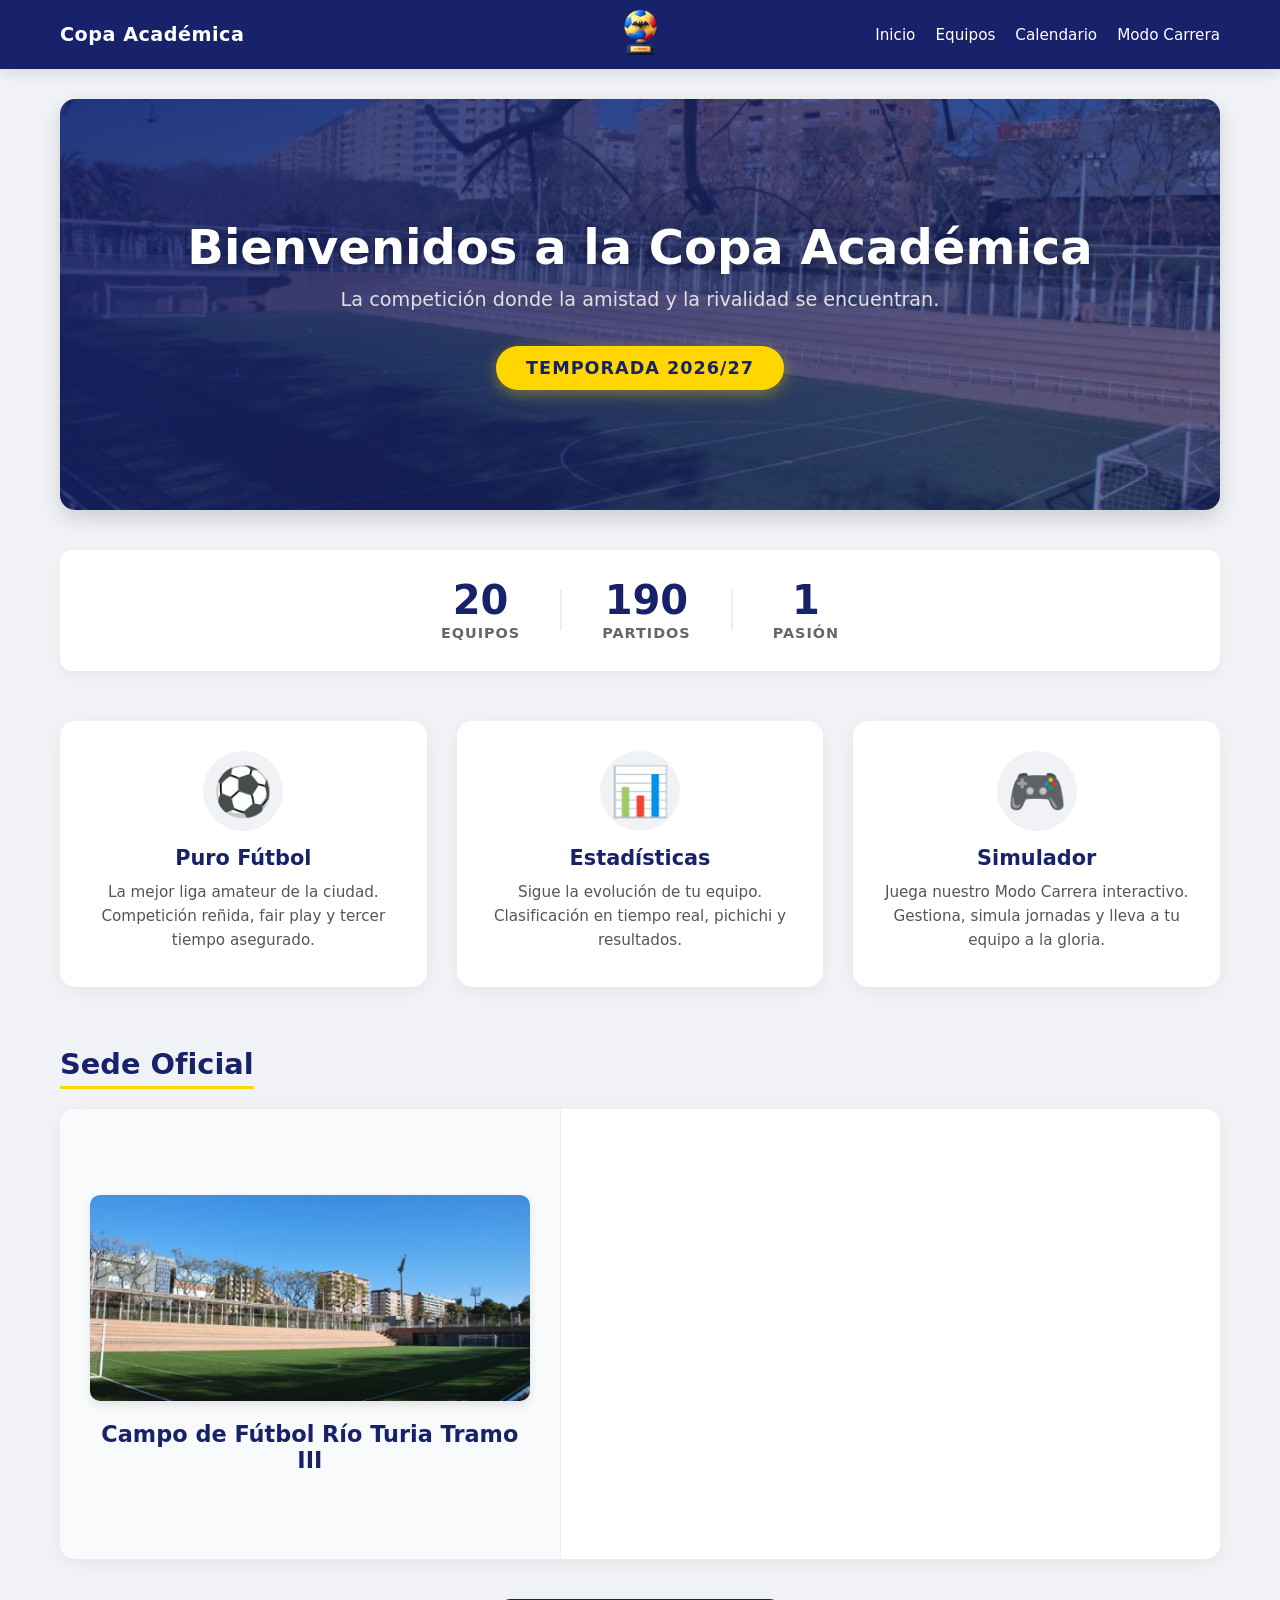
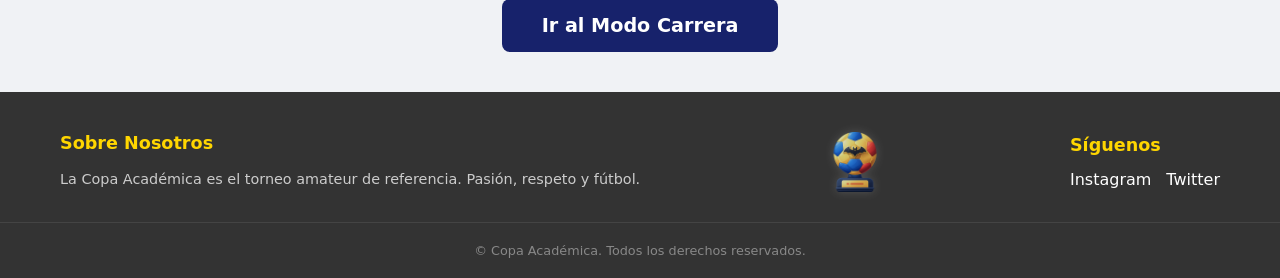
==== commit b3f3ee3a: "Implementación de estadísticas de carrera y mejoras en la simulación de partidos - Se añadieron func" ====
--- a/Copa-Academica/index.html
+++ b/Copa-Academica/index.html
@@ -24,7 +24,7 @@
         <section class="hero-banner">
             <h1>Bienvenidos a la Copa Académica</h1>
             <p>La competición donde la amistad y la rivalidad se encuentran.</p>
-            <div class="season-badge">Temporada 2025/26</div>
+            <div id="season-badge" class="season-badge">Temporada actual</div>
         </section>
 
         <div class="stats-container">
@@ -99,8 +99,13 @@
             </div>
         </div>
         <div class="footer-bottom">
-            <p>© 2025/26 Copa Académica. Todos los derechos reservados.</p>
+            <p>© Copa Académica. Todos los derechos reservados.</p>
         </div>
     </footer>
 </body>
+<script src="funciones.js"></script>
+<script>
+    const temporadaInicio = new Date().getMonth() >= 8 ? new Date().getFullYear() : new Date().getFullYear() - 1;
+    document.getElementById("season-badge").innerText = `Temporada ${temporadaInicio}/${String(temporadaInicio + 1).slice(-2)}`;
+</script>
 </html>
--- a/Copa-Academica/CSS/styles.css
+++ b/Copa-Academica/CSS/styles.css
@@ -89,18 +89,13 @@
 .nav-container a:hover::after { width: 100%; }
 
 /* ==========================================================================
-   3. INDEX.HTML (NUEVO: HERO BANNER + UBICACIÓN)
-   ========================================================================== */
-
-/* NUEVO: Banner con degradado e imagen de fondo */
+   3. INDEX.HTML (HERO BANNER + UBICACIÓN)
+   ========================================================================== */
 .hero-banner {
     background: linear-gradient(135deg, rgba(23, 34, 107, 0.85), rgba(23, 34, 107, 0.6)), url('../Assets/campo2.jpg');
-    
-    background-size: cover;      /* Hace que la foto cubra todo el banner sin deformarse */
-    background-position: center; /* Centra la foto para que se vea lo importante */
-    background-repeat: no-repeat; /* Evita que se repita como un mosaico */
-    
-    /* El resto de estilos para darle tamaño y forma */
+    background-size: cover;
+    background-position: center;
+    background-repeat: no-repeat;
     border-radius: 15px;
     padding: 120px 20px; 
     margin-top: 30px;
@@ -112,39 +107,27 @@
     flex-direction: column;
     justify-content: center;
     align-items: center;
-    position: relative; /* Necesario para que todo se quede en su sitio */
-}
-
-/* AÑADIR ESTA NUEVA CLASE (El botón amarillo) */
+    position: relative;
+}
+
 .season-badge {
-    background-color: #FFD600; /* Amarillo del proyecto */
-    color: #17226B;            /* Azul del proyecto para el texto */
+    background-color: #FFD600;
+    color: #17226B;
     padding: 12px 30px;
-    border-radius: 50px;       /* Bordes redondeados tipo pastilla */
+    border-radius: 50px;
     font-weight: bold;
     font-size: 1.1rem;
-    margin-top: 30px;          /* Separación del texto de arriba */
+    margin-top: 30px;
     text-transform: uppercase;
     letter-spacing: 1px;
-    box-shadow: 0 4px 15px rgba(255, 214, 0, 0.4); /* Sombra amarilla brillante */
+    box-shadow: 0 4px 15px rgba(255, 214, 0, 0.4);
     display: inline-block;
-    cursor: default;           /* Cursor normal porque es informativo */
-}
-
-.hero-banner h1 {
-    font-size: 3rem;
-    margin-bottom: 10px;
-    text-shadow: 0 2px 10px rgba(0,0,0,0.3);
-}
-
-.hero-banner p {
-    font-size: 1.2rem;
-    max-width: 600px;
-    line-height: 1.6;
-    color: #e0e0e0;
-}
-
-/* Sección Mapa y Ubicación */
+    cursor: default;
+}
+
+.hero-banner h1 { font-size: 3rem; margin-bottom: 10px; text-shadow: 0 2px 10px rgba(0,0,0,0.3); }
+.hero-banner p { font-size: 1.2rem; max-width: 600px; line-height: 1.6; color: #e0e0e0; }
+
 .location-container {
     display: flex;
     background: white;
@@ -170,7 +153,6 @@
 
 .location-info img {
     width: 100%;
-    max-width: 100%;
     height: auto;
     max-height: 300px;
     object-fit: cover;
@@ -179,28 +161,12 @@
     margin-bottom: 20px;
 }
 
-.location-text {
-    font-size: 1.4rem;
-    font-weight: bold;
-    color: #17226B;
-    text-align: center;
-}
-
-.location-map {
-    flex: 1.5;
-    min-width: 300px;
-    position: relative;
-}
-
-.location-map iframe {
-    width: 100%;
-    height: 100%;
-    border: none;
-    min-height: 300px;
-}
-
-/* ==========================================================================
-   4. EQUIPOS.HTML
+.location-text { font-size: 1.4rem; font-weight: bold; color: #17226B; text-align: center; }
+.location-map { flex: 1.5; min-width: 300px; position: relative; }
+.location-map iframe { width: 100%; height: 100%; border: none; min-height: 300px; }
+
+/* ==========================================================================
+   4. EQUIPOS.HTML (DISEÑO DE TARJETAS CON BANDERA)
    ========================================================================== */
 .equipos-grid {
     display: grid;
@@ -209,16 +175,69 @@
     margin-top: 30px;
     padding-bottom: 40px;
 }
+
 .equipo-card {
-    background: white; border-radius: 12px; overflow: hidden;
-    box-shadow: 0 4px 12px rgba(0,0,0,0.08); transition: transform 0.3s; border-top: 5px solid #17226B;
-}
+    background: white; 
+    border-radius: 12px; 
+    overflow: hidden; 
+    box-shadow: 0 4px 12px rgba(0,0,0,0.08); 
+    transition: transform 0.3s;
+    /* Se elimina border-top para que la bandera luzca limpia */
+}
+
 .equipo-card:hover { transform: translateY(-5px); }
-.card-header { padding: 20px; text-align: center; background: #f8fafc; border-bottom: 1px solid #eee; }
-.card-header img { width: 80px; height: 80px; object-fit: contain; margin-bottom: 10px; }
-.card-header h3 { color: #17226B; margin: 0; font-size: 1.2rem; }
+
+.card-header {
+    padding: 0; 
+    text-align: center;
+    background: #f8fafc;
+    border-bottom: 1px solid #eee;
+    position: relative;
+}
+
+.bandera-fondo {
+    width: 100%;
+    height: 180px; 
+    display: flex;
+    justify-content: center;
+    align-items: center;
+    background-size: cover;
+    background-position: center;
+    background-repeat: no-repeat;
+}
+
+.escudo-protector {
+    width: 120px;
+    height: 120px;
+    background-color: rgba(255, 255, 255, 0.92);
+    border-radius: 50%;
+    display: flex;
+    justify-content: center;
+    align-items: center;
+    box-shadow: 0 4px 15px rgba(0,0,0,0.3);
+    border: 3px solid white;
+    transition: transform 0.3s ease;
+}
+
+.escudo-protector img {
+    width: 95px !important;
+    height: 95px !important;
+    object-fit: contain;
+    display: block;
+    margin: 0 !important;
+}
+
+.equipo-card:hover .escudo-protector { transform: scale(1.1); }
+
+.card-header h3 {
+    padding: 15px 0;
+    color: #17226B;
+    margin: 0;
+    font-size: 1.3rem;
+}
+
 .card-body { padding: 20px; }
-.editable-text { outline: none; border: 1px dashed transparent; padding: 5px; border-radius: 4px; }
+.editable-text { outline: none; border: 1px dashed transparent; padding: 5px; border-radius: 4px; line-height: 1.5; }
 .editable-text:focus { border-color: #ccc; background: #fffbe6; }
 
 /* ==========================================================================
@@ -231,7 +250,7 @@
 .input-group input, .input-group select { padding: 10px; border: 1px solid #ddd; border-radius: 5px; background: #fdfdfd; }
 .hidden { display: none; }
 .seccion-encabezado-flex { display: flex; justify-content: space-between; align-items: center; margin-top: 30px; }
-.game-layout { display: grid; grid-template-columns: 2fr 1fr; gap: 20px; margin-top: 20px; }
+.game-layout { display: grid; grid-template-columns: 2fr 1fr; gap: 20px; margin-top: 20px; align-items: start; }
 .tabla-container { background: white; border-radius: 12px; box-shadow: 0 4px 12px rgba(0,0,0,0.05); overflow: hidden; }
 .tabla-header-full { display: grid; grid-template-columns: 40px 1fr 40px 40px 40px 40px 50px; padding: 15px; background: #17226B; color: white; font-weight: bold; text-align: center; }
 .tabla-header-full span:nth-child(2) { text-align: left; padding-left: 10px; }
@@ -245,7 +264,14 @@
 .champions { border-left: 4px solid #0984e3; }
 .descenso { border-left: 4px solid #d63031; background-color: #fff5f5; }
 .badge-user { background: #FFD600; color: #17226B; padding: 2px 6px; border-radius: 4px; font-size: 0.7rem; font-weight: bold; margin-left: 5px; }
+
+/* Resultados Detallados Jornada */
 .resultados-jornada { background: #fff; border-radius: 12px; padding: 20px; margin-top: 25px; border: 1px solid #ddd; }
+.resultados-jornada summary, .estadisticas-carrera summary { cursor: pointer; color: #17226B; font-weight: bold; font-size: 1.15rem; }
+.resultados-jornada summary { text-align: center; margin-bottom: 20px; }
+.pichichi-panel { align-self: start; padding: 15px; }
+.pichichi-panel h3 { color: #17226B; border-bottom: 2px solid #FFD600; padding-bottom: 5px; margin: 0; }
+.pichichi-panel .goleadores-list { max-height: 520px; overflow-y: auto; }
 .partido-detallado { border-bottom: 2px solid #f0f0f0; padding: 25px 0; }
 .marcador-contenedor { display: flex; align-items: center; justify-content: center; gap: 20px; margin-bottom: 15px; }
 .equipo-bloque { flex: 1; display: flex; align-items: center; gap: 10px; font-weight: bold; color: #17226B; font-size: 1.1rem; }
@@ -259,95 +285,200 @@
 .gol-local { text-align: right; border-right: 3px solid #3b82f6; padding-right: 15px; }
 .gol-visitante { text-align: left; border-left: 3px solid #ef4444; padding-left: 15px; }
 .goleadores-list { list-style: none; padding: 0; }
-.goleador-item { display: flex; justify-content: space-between; padding: 10px; border-bottom: 1px solid #eee; align-items: center; }
+.goleador-item { display: flex; justify-content: space-between; padding: 7px 10px; border-bottom: 1px solid #eee; align-items: center; }
 .loading { opacity: 0.5; pointer-events: none; transition: 0.3s; }
+.estadisticas-carrera { margin-top: 25px; padding: 20px; }
+.estadisticas-carrera[open] { padding-bottom: 20px; }
+.estadisticas-carrera h3 { color: #17226B; margin-bottom: 8px; }
+.filtro-estadisticas { display: flex; align-items: center; gap: 10px; margin: 12px 0 18px; color: #17226B; font-weight: bold; }
+.filtro-estadisticas select { padding: 9px; border: 1px solid #d1d5db; border-radius: 5px; background: white; }
+.resumen-final-carrera { margin-top: 15px; padding: 12px; background: #fffbe6; border-left: 4px solid #FFD600; color: #17226B; font-weight: bold; }
 
 /* ==========================================================================
    6. CALENDARIO.HTML
    ========================================================================== */
-.full-table-section { margin-bottom: 40px; margin-top: 40px; }
-.calendario-mensual { background: white; border-radius: 8px; overflow: hidden; box-shadow: 0 4px 6px rgba(0,0,0,0.1); margin-top: 20px; }
-.dias-semana { display: grid; grid-template-columns: repeat(7, 1fr); background: #333; color: white; text-align: center; padding: 10px 0; font-weight: bold; }
-.grid-dias { display: grid; grid-template-columns: repeat(7, 1fr); border: 1px solid #ddd; }
-.dia-celda { min-height: 120px; border: 1px solid #eee; padding: 5px; font-size: 0.9rem; background: white; }
-.dia-numero { font-weight: bold; color: #777; margin-bottom: 5px; display: block; }
-.partido-evento { cursor: pointer; transition: 0.2s; margin-bottom: 4px; padding: 2px 4px; background: #f1f5f9; border-radius: 4px; font-size: 0.75rem; border-left: 3px solid #17226B; }
-.partido-evento:hover { background: #bbdefb; }
+.calendario-main { max-width: 1320px; padding: 0 14px; }
+.calendario-layout { display: grid; grid-template-columns: minmax(0, 1fr) 400px; gap: 16px; align-items: start; margin: 18px auto 28px; width: 100%; }
+.full-table-section { min-width: 0; }
+.calendario-mensual { background: var(--fondo-estacion, white); border-radius: 10px; overflow: hidden; box-shadow: 0 3px 10px rgba(0,0,0,0.07); margin-top: 8px; }
+.dias-semana { display: grid; grid-template-columns: repeat(7, minmax(0, 1fr)); background: var(--color-estacion, #333); color: white; text-align: center; padding: 10px 0; font-weight: bold; white-space: nowrap; }
+.grid-dias { display: grid; grid-template-columns: repeat(7, minmax(0, 1fr)); grid-auto-columns: minmax(0, 1fr); grid-auto-flow: row; border: 1px solid #ddd; }
+
+.dia-celda {
+    min-height: 132px;
+    border: 1px solid #eee;
+    padding: 8px;
+    font-size: 0.84rem;
+    background: var(--fondo-celda-estacion, white);
+    display: flex;
+    flex-direction: column;
+    min-width: 0;
+}
+
+.dia-numero { font-weight: bold; color: #777; margin-bottom: 8px; display: block; }
+
+.partido-evento {
+    cursor: pointer;
+    transition: 0.2s;
+    margin-bottom: 6px;
+    padding: 5px;
+    background: #f8fafc;
+    border-radius: 6px;
+    font-size: 0.74rem;
+    border-left: 4px solid var(--color-partido, #17226B);
+    box-shadow: 0 2px 4px rgba(0,0,0,0.05);
+}
+
+.partido-evento:hover { background: #e2e8f0; transform: scale(1.02); }
+.calendario-main[data-estacion="verano"] { --color-estacion: #d97706; --fondo-estacion: #fffbeb; --fondo-celda-estacion: #fffdf5; }
+.calendario-main[data-estacion="otono"] { --color-estacion: #9a3412; --fondo-estacion: #fff7ed; --fondo-celda-estacion: #fffaf4; }
+.calendario-main[data-estacion="invierno"] { --color-estacion: #1e3a8a; --fondo-estacion: #eff6ff; --fondo-celda-estacion: #f8fbff; }
+.calendario-main[data-estacion="primavera"] { --color-estacion: #15803d; --fondo-estacion: #f0fdf4; --fondo-celda-estacion: #fbfffc; }
+.calendario-main .titulo-seccion { border-bottom-color: var(--color-estacion, #FFD600); }
+.calendario-main .titulo-seccion::after { content: " · " attr(data-estacion); color: var(--color-estacion, #17226B); font-size: 0.72em; font-weight: 600; }
+.partido-resumen-cal { display: flex; align-items: center; justify-content: space-between; gap: 6px; min-height: 30px; }
+.equipos-escudos-cal { display: flex; align-items: center; gap: 4px; min-width: 0; }
+.equipos-escudos-cal img { width: 23px; height: 23px; object-fit: contain; flex: 0 0 auto; }
+.versus-cal { color: #94a3b8; font-size: 0.65rem; }
+.marcador-cal { color: #17226B; font-size: 0.82rem; font-weight: 700; white-space: nowrap; margin-left: auto; }
+
+.img-escudo-calendario {
+    width: 22px !important;
+    height: 22px !important;
+    object-fit: contain;
+}
+
+.fila-equipo-cal {
+    display: flex;
+    justify-content: space-between;
+    align-items: center;
+    gap: 5px;
+}
+
+.fila-equipo-cal span { font-weight: 500; white-space: nowrap; overflow: hidden; text-overflow: ellipsis; }
 .fuera-mes { background: #f9f9f9; }
+.partido-directo { border-left-color: #dc2626; background: #fff1f2; }
+.partido-evento small { display: block; color: #64748b; margin-bottom: 4px; }
+.detalle-partido, .clasificacion-section { background: white; border-radius: 12px; padding: 20px; margin-top: 25px; box-shadow: 0 4px 12px rgba(0,0,0,0.05); }
+.clasificacion-section { margin-top: 0; min-width: 0; padding: 16px 14px; border-radius: 10px; box-shadow: 0 3px 10px rgba(0,0,0,0.07); }
+.detalle-partido h3 { color: #17226B; margin-bottom: 8px; }
+.detalle-cabecera {
+    display: grid;
+    grid-template-columns: 1fr auto 1fr;
+    gap: 20px;
+    align-items: center;
+    text-align: center;
+    margin-bottom: 20px;
+    padding: 18px 12px;
+    border-radius: 10px;
+    overflow: hidden;
+    background:
+        linear-gradient(135deg, var(--color-local-1) 0%, color-mix(in srgb, var(--color-local-2) 75%, transparent) 42%, transparent 100%) left / 43% 100% no-repeat,
+        linear-gradient(225deg, var(--color-visitante-1) 0%, color-mix(in srgb, var(--color-visitante-2) 75%, transparent) 42%, transparent 100%) right / 43% 100% no-repeat,
+        #f8fafc;
+}
+.detalle-equipo { display: flex; flex-direction: column; align-items: center; gap: 8px; color: #17226B; }
+.escudo-detalle { width: 64px; height: 64px; object-fit: contain; }
+.detalle-marcador h3 { font-size: 2rem; margin: 0; }
+.detalle-meta { background: #f8fafc; border-radius: 8px; padding: 10px 14px; color: #17226B; margin: 12px 0; text-align: center; }
+.forma-historial { display: flex; gap: 5px; }
+.forma-circulo { width: 22px; height: 22px; border-radius: 50%; color: white; display: inline-flex; justify-content: center; align-items: center; font-size: 0.7rem; font-weight: bold; }
+.forma-verde { background: #16a34a; }
+.forma-amarillo { background: #eab308; }
+.forma-rojo { background: #dc2626; }
+.forma-gris { background: #9ca3af; }
+.eventos-detalle { margin: 15px 0; padding: 12px; background: #f8fafc; border-radius: 8px; }
+.eventos-detalle { display: grid; grid-template-columns: 1fr 1fr; gap: 25px; }
+.eventos-columna { min-height: 24px; }
+.eventos-local { text-align: right; border-right: 3px solid var(--color-equipo); padding-right: 15px; }
+.eventos-visitante { text-align: left; border-left: 3px solid var(--color-equipo); padding-left: 15px; }
+.alineaciones-grid { display: grid; grid-template-columns: 1fr 1fr; gap: 25px; margin-top: 20px; }
+.alineaciones-grid h4 { color: #17226B; border-bottom: 2px solid #FFD600; padding-bottom: 5px; margin: 14px 0 8px; }
+.lista-alineacion, .plantilla-resumen { list-style: none; padding: 0; }
+.lista-alineacion li, .plantilla-resumen li { display: flex; align-items: center; gap: 8px; padding: 5px 0; border-bottom: 1px solid #f1f5f9; }
+.lista-alineacion small, .plantilla-resumen small { color: #64748b; margin-left: auto; font-size: 0.75rem; }
+.foto-jugador-mini { width: 28px; height: 28px; border-radius: 50%; object-fit: cover; background: #f1f5f9; }
+.bandera-jugador { width: 20px; height: 14px; object-fit: cover; display: inline-block; vertical-align: middle; margin-right: 6px; border-radius: 2px; }
+.bandera-detalle { width: 28px; height: 19px; }
+.plantilla-titulo { color: #17226B; margin-top: 15px; }
+.plantilla-publica { margin-top: 15px; }
+.plantilla-publica summary { cursor: pointer; list-style-position: inside; }
+.plantilla-publica summary span { color: #64748b; font-size: 0.8rem; font-weight: normal; }
+.login-developer { min-height: 100vh; display: flex; align-items: center; justify-content: center; }
+.login-developer h1 { color: #17226B; margin: 15px 0 8px; }
+.login-developer form { display: flex; flex-direction: column; gap: 10px; margin-top: 20px; }
+.login-developer input { padding: 10px; border: 1px solid #d1d5db; border-radius: 5px; }
+.logo-login { width: 70px; display: block; margin: auto; }
+.login-error { color: #dc2626; font-weight: bold; }
+.estado-directo { color: #dc2626; font-weight: bold; }
+.texto-ayuda { color: #64748b; margin: -8px 0 18px; line-height: 1.5; }
+.tabla-clasificacion-scroll { overflow-x: auto; }
+.tabla-clasificacion { width: 100%; border-collapse: collapse; min-width: 650px; }
+.tabla-clasificacion th { background: #17226B; color: white; padding: 10px; text-align: center; }
+.tabla-clasificacion td { padding: 9px 10px; border-bottom: 1px solid #eee; text-align: center; }
+.tabla-clasificacion td:nth-child(2) { text-align: left; font-weight: 600; }
+.calendario-layout .tabla-clasificacion tr.lider { background-color: #e6fffa; border-left: 4px solid #00b894; }
+.calendario-layout .tabla-clasificacion tr.playoff { background-color: #eef6ff; border-left: 4px solid #0984e3; }
+.calendario-layout .tabla-clasificacion tr.descenso { background-color: #fff5f5; border-left: 4px solid #d63031; }
+.calendario-layout .tabla-clasificacion-scroll { overflow: visible; }
+.calendario-layout .tabla-clasificacion { min-width: 0; table-layout: fixed; font-size: 0.78rem; }
+.calendario-layout .tabla-clasificacion th,
+.calendario-layout .tabla-clasificacion td { padding: 7px 3px; white-space: nowrap; overflow: hidden; text-overflow: ellipsis; }
+.calendario-layout .tabla-clasificacion th { padding: 8px 3px; }
+.calendario-layout .tabla-clasificacion th:first-child,
+.calendario-layout .tabla-clasificacion td:first-child { width: 22px; }
+.calendario-layout .tabla-clasificacion th:nth-child(2),
+.calendario-layout .tabla-clasificacion td:nth-child(2) { width: 42%; }
+.calendario-layout .tabla-clasificacion th:nth-child(n+3),
+.calendario-layout .tabla-clasificacion td:nth-child(n+3) { width: 8.3%; }
+.editor-plantillas { background: white; padding: 25px; border-radius: 12px; margin: 20px 0 40px; box-shadow: 0 4px 12px rgba(0,0,0,0.05); }
+.plantilla-equipo { border: 1px solid #e5e7eb; border-radius: 8px; margin: 10px 0; padding: 12px; }
+.plantilla-equipo summary { cursor: pointer; color: #17226B; font-weight: bold; }
+.colores-equipo { display: flex; gap: 15px; flex-wrap: wrap; margin: 12px 0; color: #64748b; font-size: 0.85rem; }
+.colores-equipo label { display: flex; align-items: center; gap: 6px; }
+.colores-equipo input { width: 42px; height: 28px; padding: 2px; border: 1px solid #d1d5db; border-radius: 4px; cursor: pointer; }
+.jugadores-editor { display: grid; gap: 8px; margin-top: 12px; }
+.jugador-editor { display: grid; grid-template-columns: 40px 1.3fr 1fr 70px 1.3fr 1.5fr; gap: 8px; align-items: center; }
+.jugador-editor input, .jugador-editor select { min-width: 0; padding: 7px; border: 1px solid #d1d5db; border-radius: 5px; }
+.foto-jugador { width: 36px; height: 36px; border-radius: 50%; object-fit: cover; background: #f1f5f9; }
+.estado-guardado { color: #15803d; font-weight: bold; margin-left: 10px; }
+.estado-developer { background: #dcfce7; color: #166534; padding: 8px 12px; border-radius: 999px; font-weight: bold; font-size: 0.85rem; }
+.jugador-enlace { display: flex; align-items: center; gap: 8px; border: 0; background: transparent; cursor: pointer; padding: 0; color: #333; font: inherit; text-align: left; }
+.jugador-enlace:hover { color: #17226B; text-decoration: underline; }
+.jugadores-publicos { background: white; padding: 25px; border-radius: 12px; margin: 25px 0 40px; box-shadow: 0 4px 12px rgba(0,0,0,0.05); }
+.filtro-jugadores { display: flex; align-items: center; gap: 10px; margin-bottom: 18px; color: #17226B; font-weight: bold; }
+.filtro-jugadores select { padding: 9px; border: 1px solid #d1d5db; border-radius: 5px; }
+.grid-jugadores { display: grid; grid-template-columns: repeat(auto-fill, minmax(190px, 1fr)); gap: 12px; }
+.jugador-card { display: flex; flex-direction: column; align-items: center; gap: 5px; padding: 15px 10px; background: #f8fafc; border: 1px solid #e5e7eb; border-radius: 8px; cursor: pointer; color: #333; }
+.jugador-card:hover { border-color: #17226B; transform: translateY(-2px); }
+.jugador-card span { color: #64748b; font-size: 0.8rem; }
+.detalle-jugador { background: #f8fafc; border-left: 4px solid #FFD600; padding: 18px; margin-top: 20px; border-radius: 8px; }
+.jugador-detalle-cabecera { display: flex; align-items: center; gap: 15px; }
+.foto-jugador-detalle { width: 72px; height: 72px; border-radius: 50%; object-fit: cover; }
+.jugador-detalle-cabecera h3 { color: #17226B; margin-bottom: 5px; }
+.jugador-detalle-cabecera p { margin: 3px 0; color: #64748b; }
+.jugador-estadisticas { display: flex; gap: 10px; align-items: baseline; margin-top: 15px; color: #64748b; }
+.jugador-estadisticas strong { color: #17226B; font-size: 1.5rem; margin-left: 15px; }
+.developer-footer-link { color: #FFD600; text-decoration: none; font-weight: bold; }
 
 /* ==========================================================================
    7. FOOTER
    ========================================================================== */
-footer {
-    background-color: #333;
-    color: white;
-    margin-top: auto;
-    padding: 40px 0 20px;
-}
-
-.footer-content {
-    display: flex;
-    justify-content: space-between;
-    align-items: center; /* Alineado verticalmente */
-    margin-bottom: 30px;
-    flex-wrap: wrap;
-    gap: 20px;
-}
-
-.footer-section h4 {
-    color: #FFD600;
-    margin-bottom: 15px;
-    font-size: 1.1rem;
-}
-
+footer { background-color: #333; color: white; margin-top: auto; padding: 40px 0 20px; }
+.footer-content { display: flex; justify-content: space-between; align-items: center; margin-bottom: 30px; flex-wrap: wrap; gap: 20px; }
+.footer-section h4 { color: #FFD600; margin-bottom: 15px; font-size: 1.1rem; }
 .footer-section p { color: #ccc; font-size: 0.9rem; line-height: 1.6; }
-
 .social-links { display: flex; gap: 15px; }
 .social-icon { color: white; text-decoration: none; transition: color 0.3s; }
 .social-icon:hover { color: #FFD600; }
-
-/* NUEVO: Logo en el Footer */
-.footer-logo {
-    display: flex;
-    justify-content: center;
-    align-items: center;
-}
-.footer-logo img {
-    height: 60px; /* Tamaño del logo en footer */
-    width: auto;
-    filter: drop-shadow(0 0 5px rgba(255, 255, 255, 0.2));
-    opacity: 0.8;
-    transition: 0.3s;
-}
+.footer-logo { display: flex; justify-content: center; align-items: center; }
+.footer-logo img { height: 60px; width: auto; filter: drop-shadow(0 0 5px rgba(255, 255, 255, 0.2)); opacity: 0.8; transition: 0.3s; }
 .footer-logo img:hover { opacity: 1; transform: scale(1.05); }
-
-.footer-bottom {
-    text-align: center;
-    border-top: 1px solid #444;
-    padding-top: 20px;
-    font-size: 0.8rem;
-    color: #888;
-}
-
-/* ==========================================================================
-   8. RESPONSIVE
-   ========================================================================== */
-@media (max-width: 768px) {
-    .header-flex { flex-direction: column; gap: 10px; }
-    .nav-container { justify-content: center; width: 100%; }
-    .hero-banner h1 { font-size: 2rem; }
-    .location-container { flex-direction: column; }
-    .location-map { min-height: 300px; }
-    .dias-semana, .grid-dias { grid-template-columns: repeat(1, 1fr); }
-    .dia-celda { min-height: auto; padding: 15px; }
-    .game-layout { grid-template-columns: 1fr; }
-}
-
-/* ==========================================================================
-   NUEVAS SECCIONES INDEX (ESTADÍSTICAS Y CARACTERÍSTICAS)
-   ========================================================================== */
-
-/* 1. BARRA DE NÚMEROS */
+.footer-bottom { text-align: center; border-top: 1px solid #444; padding-top: 20px; font-size: 0.8rem; color: #888; }
+
+/* ==========================================================================
+   8. ESTADÍSTICAS INDEX.HTML
+   ========================================================================== */
 .stats-container {
     display: flex;
     justify-content: center;
@@ -358,99 +489,41 @@
     box-shadow: 0 4px 10px rgba(0,0,0,0.05);
     margin-bottom: 50px;
     gap: 40px;
-    flex-wrap: wrap; /* Para móviles */
-}
-
-.stat-item {
-    text-align: center;
-    display: flex;
-    flex-direction: column;
-}
-
-.stat-number {
-    font-size: 2.5rem;
-    font-weight: 800;
-    color: #17226B;
-    line-height: 1;
-}
-
-.stat-label {
-    font-size: 0.9rem;
-    color: #666;
-    text-transform: uppercase;
-    letter-spacing: 1px;
-    margin-top: 5px;
-    font-weight: bold;
-}
-
-.stat-separator {
-    width: 2px;
-    height: 40px;
-    background-color: #eee;
-    display: block;
-}
-
-/* 2. GRID DE CARACTERÍSTICAS */
-.features-section {
-    display: grid;
-    grid-template-columns: repeat(auto-fit, minmax(280px, 1fr));
-    gap: 30px;
-    margin-bottom: 60px;
-}
-
-.feature-card {
-    background: white;
-    padding: 30px;
-    border-radius: 15px;
-    box-shadow: 0 4px 15px rgba(0,0,0,0.05);
-    text-align: center;
-    transition: transform 0.3s, box-shadow 0.3s;
-    border-bottom: 4px solid transparent;
-}
-
-.feature-card:hover {
-    transform: translateY(-5px);
-    box-shadow: 0 8px 25px rgba(0,0,0,0.1);
-    border-bottom: 4px solid #FFD600; /* Detalle amarillo al pasar el ratón */
-}
-
-.feature-icon {
-    font-size: 3rem;
-    margin-bottom: 15px;
-    background: #f0f2f5;
-    width: 80px;
-    height: 80px;
-    line-height: 80px;
-    border-radius: 50%;
-    margin-left: auto;
-    margin-right: auto;
-}
-
-.feature-card h3 {
-    color: #17226B;
-    margin-bottom: 10px;
-    font-size: 1.3rem;
-}
-
-.feature-card p {
-    color: #555;
-    line-height: 1.6;
-    font-size: 0.95rem;
-}
-
-/* RESPONSIVE PARA MÓVILES */
-@media (max-width: 768px) {
-    .stats-container { gap: 20px; }
-    .stat-separator { display: none; } /* Ocultamos las líneas en móvil */
+    flex-wrap: wrap;
+}
+
+.stat-item { text-align: center; display: flex; flex-direction: column; }
+.stat-number { font-size: 2.5rem; font-weight: 800; color: #17226B; line-height: 1; }
+.stat-label { font-size: 0.9rem; color: #666; text-transform: uppercase; letter-spacing: 1px; margin-top: 5px; font-weight: bold; }
+.stat-separator { width: 2px; height: 40px; background-color: #eee; display: block; }
+
+.features-section { display: grid; grid-template-columns: repeat(auto-fit, minmax(280px, 1fr)); gap: 30px; margin-bottom: 60px; }
+.feature-card { background: white; padding: 30px; border-radius: 15px; box-shadow: 0 4px 15px rgba(0,0,0,0.05); text-align: center; transition: transform 0.3s, box-shadow 0.3s; border-bottom: 4px solid transparent; }
+.feature-card:hover { transform: translateY(-5px); box-shadow: 0 8px 25px rgba(0,0,0,0.1); border-bottom: 4px solid #FFD600; }
+.feature-icon { font-size: 3rem; margin-bottom: 15px; background: #f0f2f5; width: 80px; height: 80px; line-height: 80px; border-radius: 50%; margin-left: auto; margin-right: auto; }
+.feature-card h3 { color: #17226B; margin-bottom: 10px; font-size: 1.3rem; }
+.feature-card p { color: #555; line-height: 1.6; font-size: 0.95rem; }
+
+/* ==========================================================================
+   9. RESPONSIVE
+   ========================================================================== */
+@media (max-width: 900px) {
+    .header-flex { flex-direction: column; gap: 10px; }
+    .nav-container { justify-content: center; width: 100%; }
+    .hero-banner h1 { font-size: 2rem; }
+    .location-container { flex-direction: column; }
+    .location-map { min-height: 300px; }
+    .dias-semana, .grid-dias { grid-template-columns: repeat(7, minmax(0, 1fr)); }
+    .dia-celda { min-height: 110px; padding: 7px; }
+    .game-layout { grid-template-columns: 1fr; }
+    .calendario-layout { grid-template-columns: 1fr; }
+    .calendario-main { padding: 0 10px; }
+    .calendario-layout .clasificacion-section { margin-top: 0; }
+    .detalle-cabecera, .alineaciones-grid { grid-template-columns: 1fr; }
+    .eventos-detalle { grid-template-columns: 1fr; gap: 10px; }
+    .eventos-local, .eventos-visitante { text-align: left; border-left: 3px solid #3b82f6; border-right: 0; padding: 0 0 0 15px; }
+    .jugador-editor { grid-template-columns: 36px 1fr 1fr; }
+    .jugador-editor input:nth-of-type(n+3), .jugador-editor select { grid-column: span 1; }
+    .stat-separator { display: none; }
     .stat-item { width: 100%; margin-bottom: 15px; border-bottom: 1px solid #eee; padding-bottom: 15px; }
-    .stat-item:last-child { border-bottom: none; }
-}
-
-/* Ajuste para que los escudos se vean uniformes */
-.card-header img {
-    width: 120px;
-    height: 120px;
-    object-fit: contain;
-    margin-bottom: 15px;
-    filter: drop-shadow(0 5px 15px rgba(0,0,0,0.1));
 }
